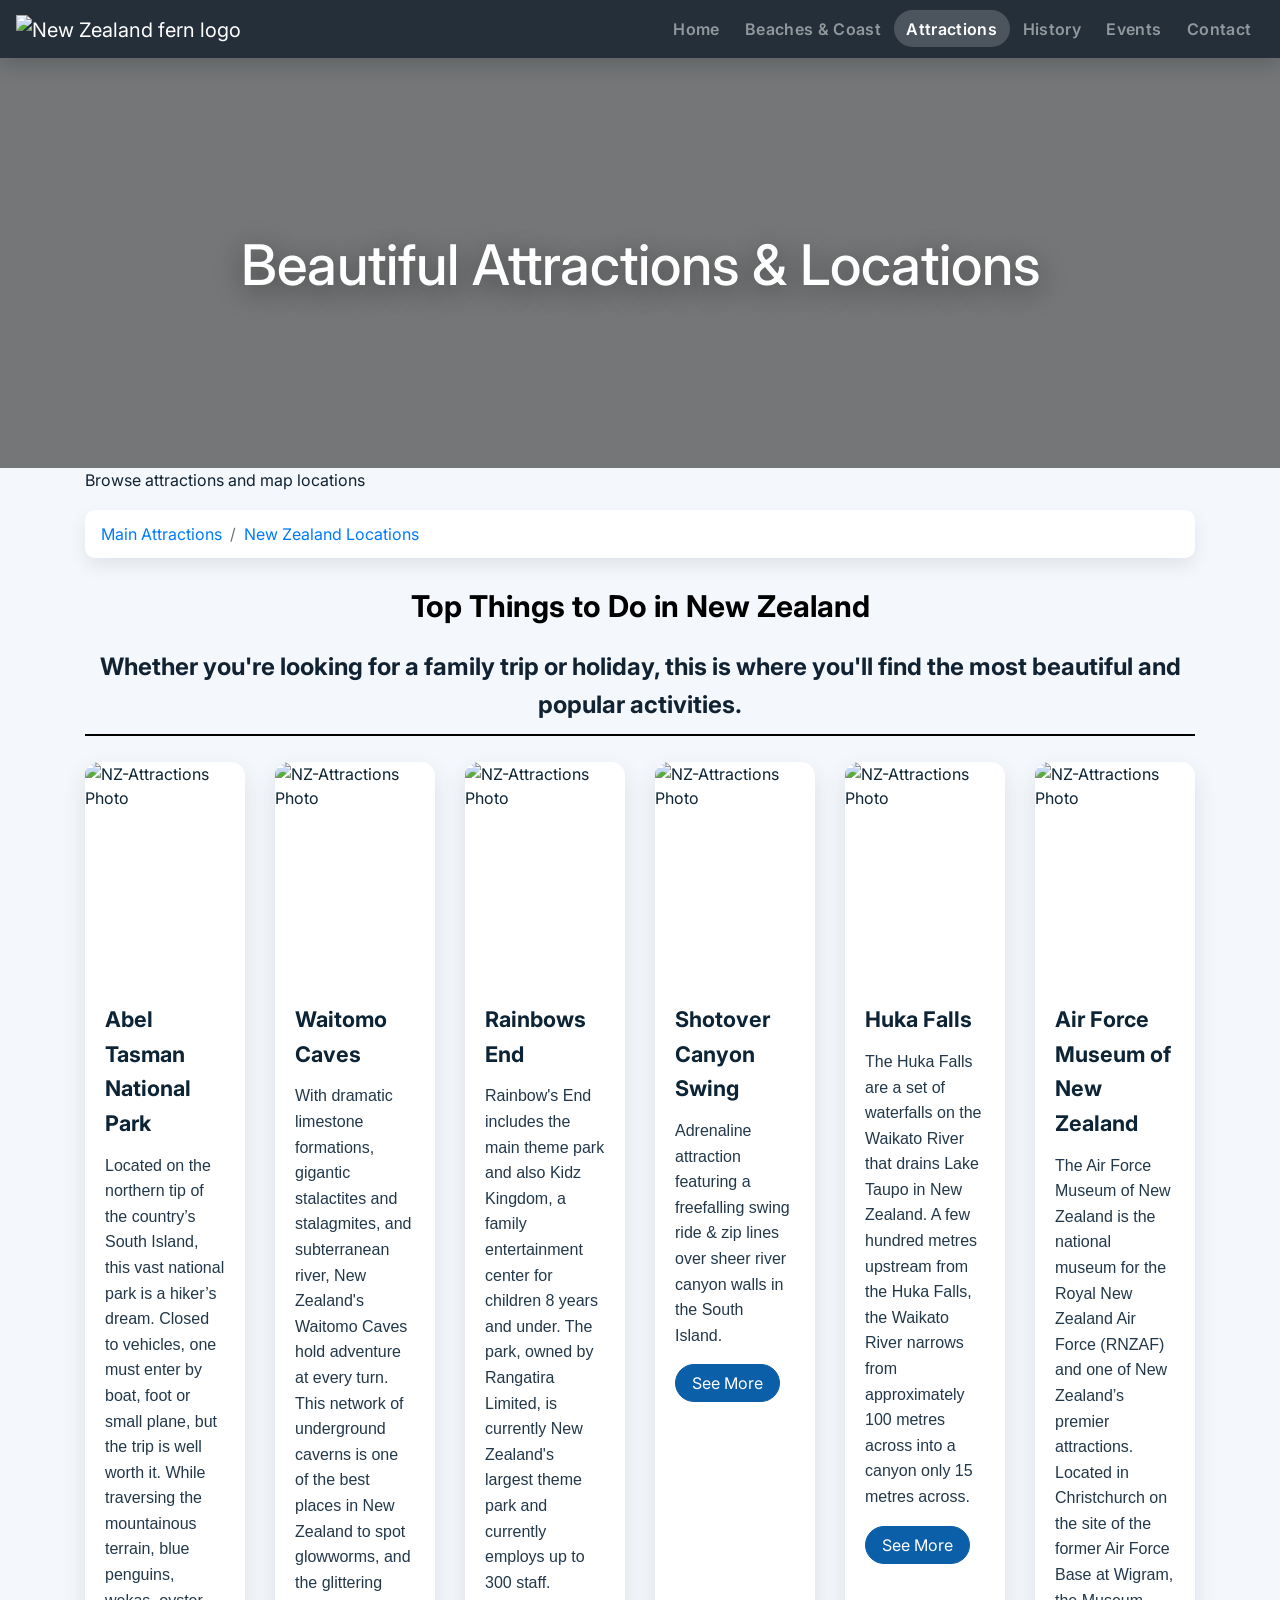
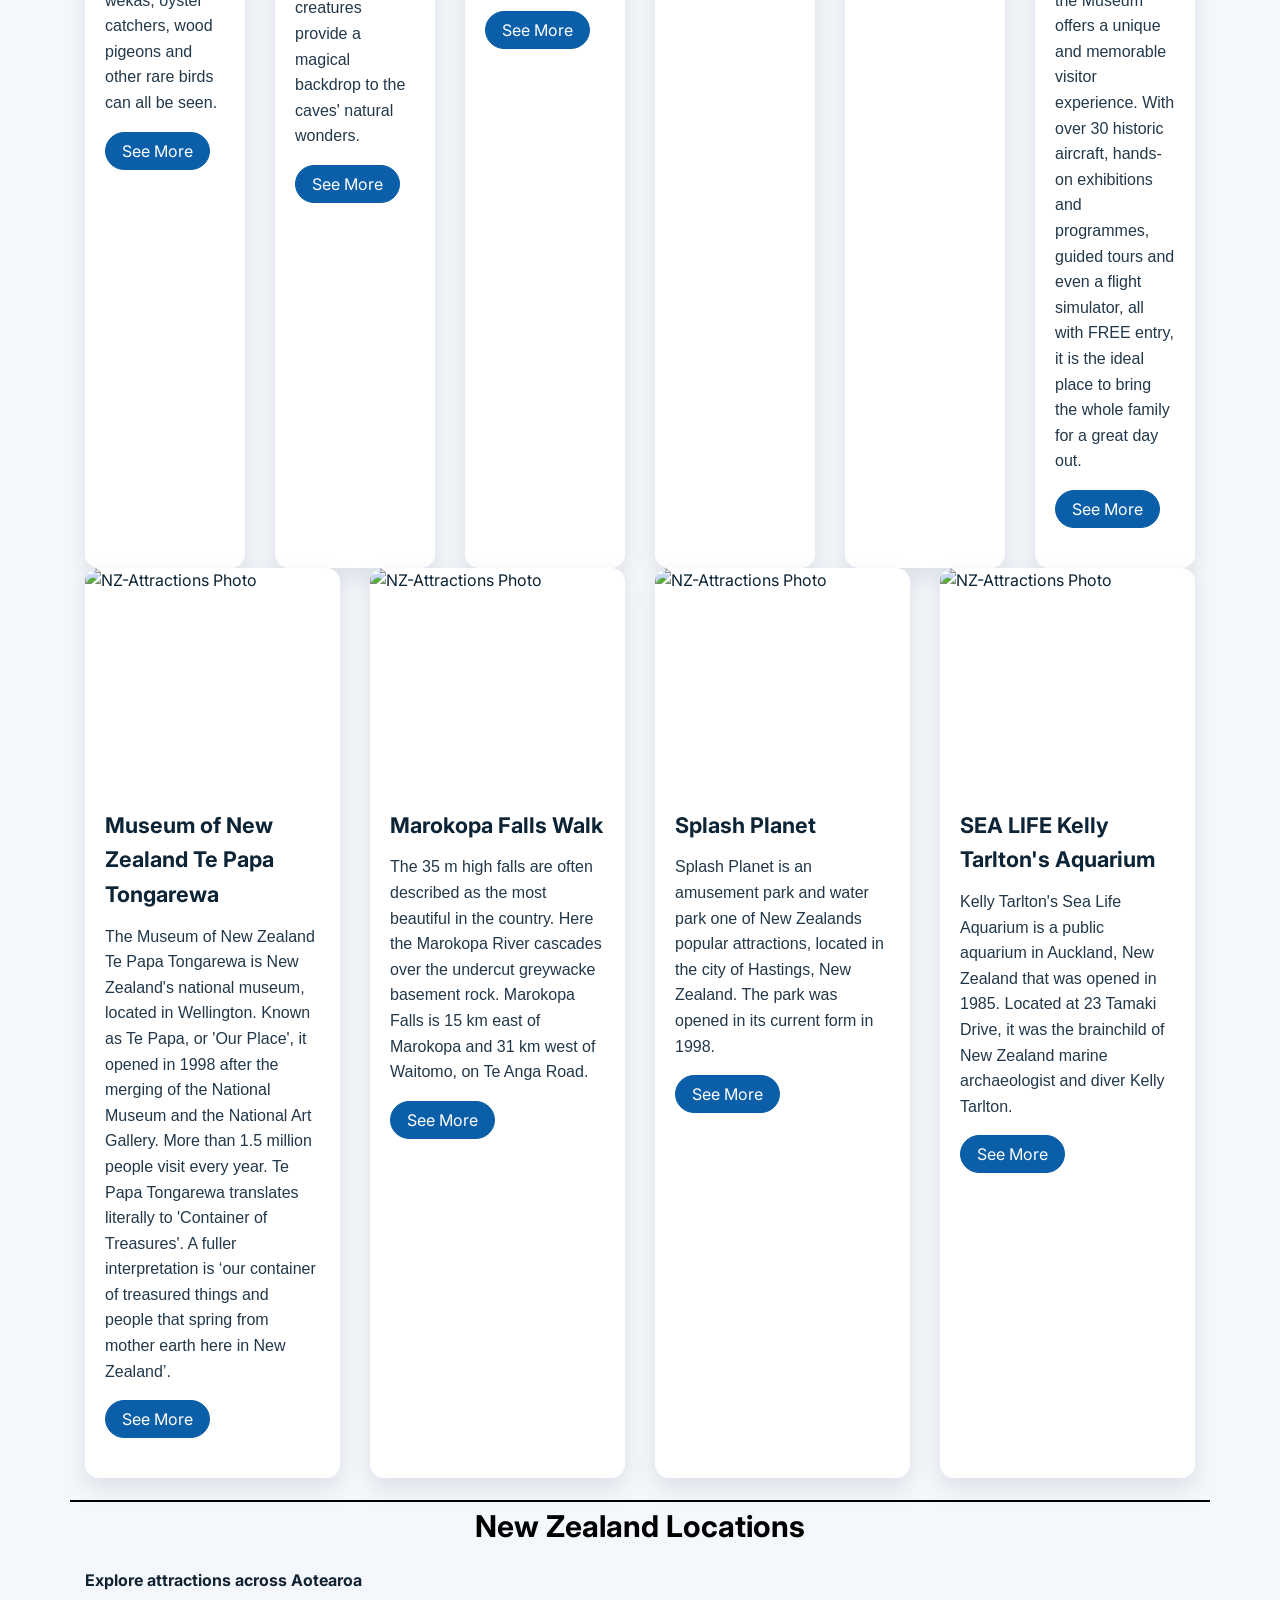
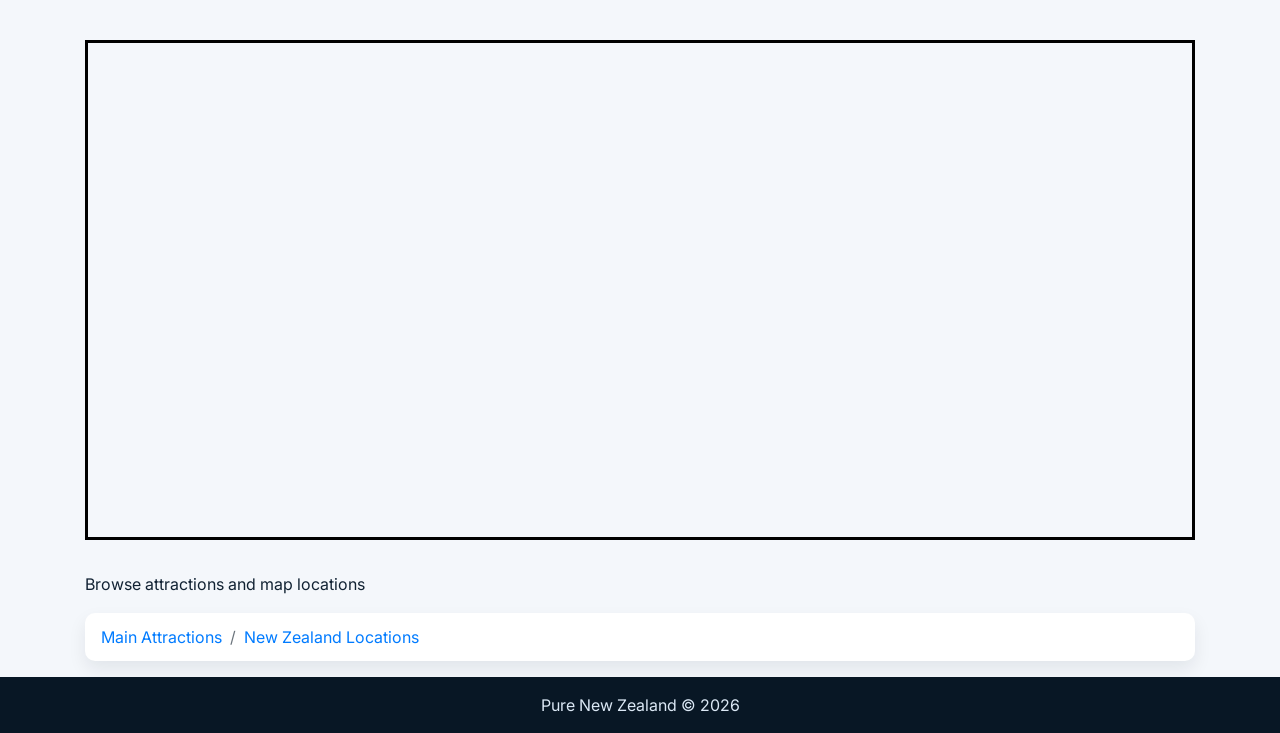
==== attractions.html @ 54843ff7 "Update attractions.html Co-authored-by: gemini-code-assist[bot] <176961590+gemini-code-assist[bot]@u" ====
<!DOCTYPE html>
<html lang="en">

<head>
    <!-- Required meta tags -->
    <meta charset="utf-8">
    <meta name="viewport" content="width=device-width, initial-scale=1, shrink-to-fit=no">
    <title>AOTEAROA | ATTRACTIONS</title>

    <!-- Bootstrap CSS -->
    <link rel="stylesheet" href="https://stackpath.bootstrapcdn.com/bootstrap/4.3.1/css/bootstrap.min.css"
        integrity="sha384-ggOyR0iXCbMQv3Xipma34MD+dH/1fQ784/j6cY/iJTQUOhcWr7x9JvoRxT2MZw1T" crossorigin="anonymous">
    <link href="https://stackpath.bootstrapcdn.com/font-awesome/4.7.0/css/font-awesome.min.css" rel="stylesheet"
        integrity="sha384-wvfXpqpZZVQGK6TAh5PVlGOfQNHSoD2xbE+QkPxCAFlNEevoEH3Sl0sibVcOQVnN" crossorigin="anonymous">
        <link rel="stylesheet" href="css/normalize.css">
        <link rel="stylesheet" href="css/style.css">

    <!--[if it IE 9]->
      <script src="https://cdnjs.cloudflare.com/ajax/libs/html5shiv/3.7.3/html5shiv-printshiv.min.js"></script>
      <script src="https://cdnjs.cloudflare.com/ajax/libs/respond.js/1.4.2/respond.min.js"></script>
    <![endif]-->
</head>

<body class="home-v2" itemscope itemtype="https://schema.org/WebPage">
    <!--HEADER AND NAVBAR-->
    <header>
        <!--NAVBAR-->
            <nav class="navbar navbar-expand-lg navbar-dark home-navbar fixed-top">
      <a class="navbar-brand" href="index.html"><img src="images/1280px-NZ_fern_flag.png" width="100" height="45"
          alt="New Zealand fern logo"></a>
      <button class="navbar-toggler" type="button" data-toggle="collapse" data-target="#navbarNav"
        aria-controls="navbarNav" aria-expanded="false" aria-label="Toggle navigation">
        <span class="navbar-toggler-icon"></span>
      </button>
      <div class="collapse navbar-collapse" id="navbarNav">
        <ul class="nav navbar-nav ml-auto">
          <li class="nav-item"><a class="nav-link" href="index.html">Home</a></li>
          <li class="nav-item"><a class="nav-link" href="beaches-coast.html">Beaches & Coast</a></li>
          <li class="nav-item active"><a class="nav-link" href="attractions.html">Attractions <span
                class="sr-only">(current)</span></a></li>
          <li class="nav-item"><a class="nav-link" href="history.html">History</a></li>
          <li class="nav-item"><a class="nav-link" href="events.html">Events</a></li>
          <li class="nav-item"><a class="nav-link" href="contact.html">Contact</a></li>
        </ul>
      </div>
    </nav>
               <!--JUMBOTRON-->
               <div class="jumbotron jumbotron-image-attractions">
                <div class="jumbotron-text">
                    <h1>Beautiful Attractions & Locations</h1>
                </div>
            </div>
       
    </header>
       <!--BREADCRUMB-->
        <div class="container">
            <p>Browse attractions and map locations</p>
            <ul class="breadcrumb">
                <li class="breadcrumb-item active"><a href="#attractions">Main Attractions</a></li>
                <li class="breadcrumb-item"><a href="#locations">New Zealand Locations</a></li>
            </ul>
        </div>
        <!--BREADCRUMB-->
 
    <!--MAIN ATTRACTIONS-->
    <div class="container" id="attractions">
        <h3 class="display-4 lead">Top Things to Do in New Zealand</h3>
        <p class="sub-heading">Whether you're looking for a family trip or holiday, this is where you'll find the most
            beautiful and popular activities.</p>
        <!--ATTRACTIONS LIST-->
        <div class="row">
            <div class="col">
                <div class="card">
                    <img class="card-img-top" src="./images/attractions-item1.jpg" alt="NZ-Attractions Photo">
                    <div class="card-body">
                        <h2 class="card-title">Abel Tasman National Park</h2>
                        <p class="card-text">Located on the northern tip of the country’s South Island, this vast
                            national park is a hiker’s dream. Closed to vehicles, one must enter by boat, foot or small
                            plane, but the trip is well worth it. While traversing the mountainous terrain, blue
                            penguins, wekas, oyster catchers, wood pigeons and other rare birds can all be seen.</p>
                        <a href="https://www.booking.com/region/nz/abel-tasman-national-park.en.html?aid=339464&label=msn-VXyXmmKTHen3AxRxirJL1g-15766284716:tikwd-16732759795:loc-134:neo:mtb:dec:qs9.%20Abel%20Tasman%20National%20Park&utm_campaign=Region%20-%20New%20Zealand&utm_medium=cpc&utm_source=bing&utm_term=VXyXmmKTHen3AxRxirJL1g&msclkid=2491accc80cb1f828fe7f02111f75a17"
                            class="btn btn-dark">See More</a>
                    </div>
                </div>
            </div>
            <div class="col">
                <div class="card">
                    <img class="card-img-top" src="./images/attractions-item2.jpg" alt="NZ-Attractions Photo">
                    <div class="card-body">
                        <h2 class="card-title">Waitomo Caves</h2>
                        <p class="card-text">With dramatic limestone formations, gigantic stalactites and stalagmites,
                            and subterranean river, New Zealand's Waitomo Caves hold adventure at every turn. This
                            network of underground caverns is one of the best places in New Zealand to spot glowworms,
                            and the glittering creatures provide a magical backdrop to the caves' natural wonders.</p>
                        <a href="https://www.getyourguide.com/-l35827/?cmp=bing&campaign_id=326339443&adgroup_id=1249045465901718&target_id=kwd-78065498297442:loc-134&match_type=e&ad_id=78065427421626&msclkid=b4d55c3d19d418253a0f00d08db9d99a&loc_physical_ms=2511&feed_item_id=&keyword=waitomo%20caves&partner_id=CD951&utm_source=bing&utm_medium=cpc&utm_campaign=new%20zealand%3A7%7Ccore%7Cen%7Cau&utm_term=waitomo%20caves&utm_content=waitomo%3A32442%7Cf5%7Cwaitomo%20caves%3A35827%7Ccave%20tour%3A1302%7C%7Btd14%7D%7C%7Byr18%7D"
                            class="btn btn-dark">See More</a>
                    </div>
                </div>
            </div>
            <div class="col">
                <div class="card">
                    <img class="card-img-top" src="./images/attractions-item3.jpg" alt="NZ-Attractions Photo">
                    <div class="card-body">
                        <h2 class="card-title">Rainbows End</h2>
                        <p class="card-text">Rainbow's End includes the main theme park and also Kidz Kingdom, a family
                            entertainment center for children 8 years and under. The park, owned by Rangatira Limited,
                            is currently New Zealand's largest theme park and currently employs up to 300 staff.</p>
                        <a href="https://rainbowsend.co.nz/" class="btn btn-dark">See More</a>
                    </div>
                </div>
            </div>
            <div class="col">
                <div class="card">
                    <img class="card-img-top" src="./images/attractions-item4.jpg" alt="NZ-Attractions Photo">
                    <div class="card-body">
                        <h2 class="card-title">Shotover Canyon Swing</h2>
                        <p class="card-text">Adrenaline attraction featuring a freefalling swing ride & zip lines over
                            sheer river canyon walls in the South Island.</p>
                        <a href="https://www.canyonswing.co.nz/canyon-swing/?gclid=Cj0KCQjwuLPnBRDjARIsACDzGL03uNooQTt_yzW0xCM86UN2pAYowRgxd95sllBFyoem0rMw-qiabLcaAr9HEALw_wcB"
                            class="btn btn-dark">See More</a>
                    </div>
                </div>
            </div>
            <div class="col">
                <div class="card">
                    <img class="card-img-top" src="./images/attractions-item5.jpg" alt="NZ-Attractions Photo">
                    <div class="card-body">
                        <h2 class="card-title">Huka Falls</h2>
                        <p class="card-text">The Huka Falls are a set of waterfalls on the Waikato River that drains
                            Lake Taupo in New Zealand. A few hundred metres upstream from the Huka Falls, the Waikato
                            River narrows from approximately 100 metres across into a canyon only 15 metres across.</p>
                        <a href="http://hukafalls.com/" class="btn btn-dark">See More</a>
                    </div>
                </div>
            </div>
            <div class="col">
                <div class="card">
                    <img class="card-img-top" src="./images/attractions-items6.jpg" alt="NZ-Attractions Photo">
                    <div class="card-body">
                        <h2 class="card-title">Air Force Museum of New Zealand</h2>
                        <p class="card-text">The Air Force Museum of New Zealand is the national museum for the Royal
                            New Zealand Air Force (RNZAF) and one of New Zealand’s premier attractions. Located in
                            Christchurch on the site of the former Air Force Base at Wigram, the Museum offers a unique
                            and memorable visitor experience. With over 30 historic aircraft, hands-on exhibitions and
                            programmes, guided tours and even a flight simulator, all with FREE entry, it is the ideal
                            place to bring the whole family for a great day out. </p>
                        <a href="https://www.airforcemuseum.co.nz/" class="btn btn-dark">See More</a>
                    </div>
                </div>
            </div>
            <div class="col">
                <div class="card">
                    <img class="card-img-top" src="./images/attractions-item7.jpg" alt="NZ-Attractions Photo">
                    <div class="card-body">
                        <h2 class="card-title">Museum of New Zealand Te Papa Tongarewa</h2>
                        <p class="card-text">The Museum of New Zealand Te Papa Tongarewa is New Zealand's national
                            museum, located in Wellington. Known as Te Papa, or 'Our Place', it opened in 1998 after the
                            merging of the National Museum and the National Art Gallery. More than 1.5 million people
                            visit every year. Te Papa Tongarewa translates literally to 'Container of Treasures'. A
                            fuller interpretation is ‘our container of treasured things and people that spring from
                            mother earth here in New Zealand’.</p>
                        <a href="https://www.tepapa.govt.nz/" class="btn btn-dark">See More</a>
                    </div>
                </div>
            </div>
            <div class="col">
                <div class="card">
                    <img class="card-img-top" src="./images/attractions-item8.jpg" alt="NZ-Attractions Photo">
                    <div class="card-body">
                        <h2 class="card-title">Marokopa Falls Walk</h2>
                        <p class="card-text">The 35 m high falls are often described as the most beautiful in the
                            country. Here the Marokopa River cascades over the undercut greywacke basement rock.
                            Marokopa Falls is 15 km east of Marokopa and 31 km west of Waitomo, on Te Anga Road.</p>
                        <a href="https://www.tepapa.govt.nz/" class="btn btn-dark">See More</a>
                    </div>
                </div>
            </div>
            <div class="col">
                <div class="card">
                    <img class="card-img-top" src="./images/attractions-item9.jpg" alt="NZ-Attractions Photo">
                    <div class="card-body">
                        <h2 class="card-title">Splash Planet</h2>
                        <p class="card-text">Splash Planet is an amusement park and water park one of New Zealands
                            popular attractions, located in the city of Hastings, New Zealand. The park was opened in
                            its current form in 1998.</p>
                        <a href="https://www.splashplanet.co.nz/" class="btn btn-dark">See More</a>
                    </div>
                </div>
            </div>
            <div class="col">
                <div class="card">
                    <img class="card-img-top" src="./images/attractions-item10.jpg" alt="NZ-Attractions Photo">
                    <div class="card-body">
                        <h2 class="card-title">SEA LIFE Kelly Tarlton's Aquarium</h2>
                        <p class="card-text">Kelly Tarlton's Sea Life Aquarium is a public aquarium in Auckland, New
                            Zealand that was opened in 1985. Located at 23 Tamaki Drive, it was the brainchild of New
                            Zealand marine archaeologist and diver Kelly Tarlton.</p>
                        <a href="https://www.kellytarltons.co.nz/" class="btn btn-dark">See More</a>
                    </div>
                </div>
            </div>
        </div>
    </div>
    <!--MAIN ATTRACTIONS-->

    <!--LOCATIONS MAP-->
    <div class="container" id="locations">
        <h3 class="display-4 lead text-center">New Zealand Locations</h3>
        <p class="sub-heading">Explore attractions across Aotearoa</p>

        <div id="map"></div>
    </div>

    <div class="container">
        <p>Browse attractions and map locations</p>
        <ul class="breadcrumb">
            <li class="breadcrumb-item active"><a href="#attractions">Main Attractions</a></li>
            <li class="breadcrumb-item"><a href="#locations">New Zealand Locations</a></li>
        </ul>
    </div>

    <!-- Footer -->
    <footer class="page-footer home-footer">
        <!-- Copyright -->
        <div class="footer-copyright text-center py-3">Pure New Zealand © 2026
        </div>
        <!-- Copyright -->
    </footer>

    <!-- jQuery first, then Tether, then Bootstrap JS. -->
    <script src="https://code.jquery.com/jquery-3.3.1.slim.min.js"
        integrity="sha384-q8i/X+965DzO0rT7abK41JStQIAqVgRVzpbzo5smXKp4YfRvH+8abtTE1Pi6jizo" crossorigin="anonymous">
    </script>
    <script src="https://cdnjs.cloudflare.com/ajax/libs/popper.js/1.14.7/umd/popper.min.js"
        integrity="sha384-UO2eT0CpHqdSJQ6hJty5KVphtPhzWj9WO1clHTMGa3JDZwrnQq4sF86dIHNDz0W1" crossorigin="anonymous">
    </script>
    <script src="https://stackpath.bootstrapcdn.com/bootstrap/4.3.1/js/bootstrap.min.js"
        integrity="sha384-JjSmVgyd0p3pXB1rRibZUAYoIIy6OrQ6VrjIEaFf/nJGzIxFDsf4x0xIM+B07jRM" crossorigin="anonymous">
    </script>
    <script src="scripts/main.js"></script>
    <link
        href="https://api.mapbox.com/mapbox-gl-js/v2.15.0/mapbox-gl.css"
        rel="stylesheet"
    />
    <script src="https://api.mapbox.com/mapbox-gl-js/v2.15.0/mapbox-gl.js"></script>

    <script>
      (function loadAttractionsMap() {
        const mapboxToken =
          (window.__ENV__ && window.__ENV__.MAPBOX_ACCESS_TOKEN) ||
          (typeof process !== "undefined" &&
        const mapElement = document.getElementById("map");

        if (!mapElement) {
          return;
        }

        if (!mapboxToken) {
          console.error("Mapbox token missing. Add scripts/mapbox-config.js from scripts/mapbox-config.example.js.");
          mapElement.innerHTML = "<p class='text-center p-4 mb-0'>Map unavailable: add a Mapbox token in <code>scripts/mapbox-config.js</code>.</p>";
          return;
        }

        mapboxgl.accessToken = mapboxToken;

        const attractions = [
          { name: "Abel Tasman National Park", coords: [172.9, -40.8333] },
          { name: "Waitomo Glowworm Caves", coords: [175.1036, -38.2608] },
          { name: "Rainbow's End", coords: [174.8840, -36.9940] },
          { name: "Shotover Canyon Swing", coords: [168.6611, -45.0306] },
          { name: "Huka Falls", coords: [176.0897, -38.6495] },
          { name: "Air Force Museum of New Zealand", coords: [172.5477, -43.5466] },
          { name: "Te Papa Tongarewa", coords: [174.7821, -41.2905] },
          { name: "Marokopa Falls", coords: [174.8518, -38.2615] },
          { name: "Splash Planet", coords: [176.8636, -39.6440] },
          { name: "SEA LIFE Kelly Tarlton's Aquarium", coords: [174.8172, -36.8458] }
        ];

        const map = new mapboxgl.Map({
          container: "map",
          style: "mapbox://styles/mapbox/outdoors-v12",
          center: [173.5, -41],
          zoom: 4.6
        });

        map.addControl(new mapboxgl.NavigationControl(), "top-right");

        map.on("load", () => {
          const bounds = new mapboxgl.LngLatBounds();

          attractions.forEach((place) => {
            bounds.extend(place.coords);

            new mapboxgl.Marker({ color: "#000" })
              .setLngLat(place.coords)
              .setPopup(
                new mapboxgl.Popup({ offset: 20 })
                  .setHTML(`<strong>${place.name}</strong>`)
              )
              .addTo(map);
          });

          map.fitBounds(bounds, { padding: 60, maxZoom: 10 });
        });
      })();
    </script>
</body>

</html>
---- css/style.css ----
@import url("https://fonts.googleapis.com/css2?family=Inter:wght@400;500;600;700&display=swap");


/* BASE */
body,
html {
  font-family: Arial, Helvetica, sans-serif;
  color: #000;
}

* {
  box-sizing: border-box;
}

h1,
h2,
h3,
h4,
p,
h3.display-4 {
  line-height: 1.6;
}

h3.display-4 {
  color: #000;
  font-size: 30px;
  font-weight: 700;
  padding-bottom: 10px;
}

p {
  text-align: justify;
  display: inline-block;
  color: #000400;
  font-size: 16px;
}

h3 {
  font-weight: 700;
  font-size: 30px;
  text-align: center;
}

/* GLOBAL */
.selector-for-some-widget {
  -webkit-box-sizing: content-box;
  -moz-box-sizing: content-box;
  box-sizing: content-box;
}

/* NAVBAR + HEADER STYLE */
.jumbotron-image-home,
.jumbotron-image-attractions,
.jumbotron-image-history,
.jumbotron-image-events,
.jumbotron-image-contact {
  height: 50%;
  width: 100%;
  background-position: center;
  background-repeat: space;
  background-size: cover;
  position: relative;
  border-radius: 0;
}

.jumbotron-image-home {
  background-image: linear-gradient(rgba(0, 0, 0, 0.5), rgba(0, 0, 0, 0.5)), url("../images/home-cover.jpg");
}

.jumbotron-image-attractions {
  background-image: linear-gradient(rgba(0, 0, 0, 0.5), rgba(0, 0, 0, 0.5)), url("../images/attractions-cover.jpg");
}

.jumbotron-image-history {
  background-image: linear-gradient(rgba(0, 0, 0, 0.5), rgba(0, 0, 0, 0.5)), url("../images/history-cover.jpg");
}

.jumbotron-image-events {
  background-image: linear-gradient(rgba(0, 0, 0, 0.5), rgba(0, 0, 0, 0.5)), url("../images/event-cover.jpg");
}

.jumbotron-image-contact {
  background-image: linear-gradient(rgba(0, 0, 0, 0.5), rgba(0, 0, 0, 0.5)), url("../images/contact-cover.jpg");
}

.jumbotron-text,
.jumbotron-text p {
  font-size: 28px;
  font-weight: 700;
  display: contents;
  text-align: left;
  position: absolute;
  color: white;
  padding-top: 20px;
}

/* NAVBAR + HEADER STYLE END */

/* HOME PAGE STYLE */
/* facts about new zealand header*/
#home h4 {
  font-weight: 700;
  font-size: 26px;
  padding-bottom: 8px;
}

/* slider header*/
#showcase h4 {
  text-align: center;
  font-size: 30px;
  font-weight: 700;
  padding-bottom: 15px;
}

/* HOME PAGE STYLE END */

/* ATTRACTIONS & LOCATIONS STYLE */
div#attractions h3.display-4,
p.sub-heading {
  padding-bottom: 10px;
  font-weight: 700;
}

div#attractions p.sub-heading {
  font-size: 24px;
  text-align: center;
  border-bottom: 2px solid black;
}

.card {
  margin: 0 auto;
  flex: content;
  margin-bottom: 10px;
  margin-top: 10px;
}

h2.card-title {
  font-size: 24px;
  font-weight: 700;
  border-bottom: 1px solid black;
}

p.card-text {
  font-family: 'Source Sans Pro', sans-serif;
  text-align: left;

}

div#locations {
  border-top: 2px solid black;
}

iframe {
  border: 3px solid;
}

/*ATTRACTIONS & LOCATIONS STYLE END*/

/* HISTORY STYLE*/
.line {
  background-color: #000;
  height: 1px;
  margin-top: -10px;
}

.line-1 {
  background-color: #000;
  height: 1px;
}

#history .lead {
  text-align: center;
}

.history-text-title {
  margin-top: -10px;
  margin-bottom: -5px;
  font-family: -apple-system, BlinkMacSystemFont, 'Segoe UI', Roboto, Oxygen, Ubuntu, Cantarell, 'Open Sans', 'Helvetica Neue', sans-serif;
  font-size: 20px;
}

.history-text {
  text-align: justify;
  color: #000;
  font-family: -apple-system, BlinkMacSystemFont, 'Segoe UI', Roboto, Oxygen, Ubuntu, Cantarell, 'Open Sans', 'Helvetica Neue', sans-serif;
  margin-top: 5px;
  font-size: 16px;
}

/* treaty of waitangi image flip effect */
.flip-box {
  background-color: transparent;
  width: 350px;
  height: 400px;
  border: 1px solid #f1f1f1;
  perspective: 1000px;
}

.flip-box-inner {
  position: relative;
  width: 100%;
  height: 100%;
  text-align: center;
  transition: transform 0.8s;
  transform-style: preserve-3d;
}

.flip-box:hover .flip-box-inner {
  transform: rotateY(180deg);
}

.flip-box-front,
.flip-box-back {
  position: absolute;
  width: 100%;
  height: 100%;
  backface-visibility: hidden;
}

.flip-box-front {
  background-color: #bbb;
  color: black;
}

.flip-box-back {
  background-color: #555;
  color: white;
  transform: rotateY(180deg);
}

/* HISTORY STYLE END */
/* EVENT STYLE */
#events td{
  padding-top: 15px;
}
/* EVENT STYLE END */
/* CONTACT STYLE */
/* form */
#contact form {
  margin-top: 25px;
  transition: all 3s ease-in-out;
}

#contact .form-control {
  width: 100%;
  background: transparent;
  border: none;
  outline: none;
  border-bottom: 1px solid gray;
  color: blue;
  font-size: 18px;
  margin-bottom: 16px;
}

#contact input {
  height: 45px;
}

#contact form .submit {
  background: lightblue;
  border-color: transparent;
  color: gray;
  font-size: 20px;
  font-weight: 700;
  letter-spacing: 2px;
  height: 50px;
  margin-top: 20px;
}

#contact form .submit:hover {
  background-color: lightgreen;
}
/* CONTACT STYLE END */
/* FOOTER */
.page-footer {
  position: relative;
  margin-top: 10px;
  bottom: 0;
  width: 100%;
}

/* RESPONSIVE DESIGN */
/*
	Max width before this PARTICULAR table gets nasty. This query will take effect for any screen smaller than 760px and also iPads specifically.
	*/
  @media only screen and (max-width: 760px),
  (min-device-width: 768px) and (max-device-width: 1024px) {
  /* Force table to not be like tables anymore */
  table,
  thead,
  tbody,
  th,
  td,
  tr {
    display: block;
  }

  /* Hide table headers (but not display: none;, for accessibility) */
  thead tr {
    position: absolute;
    top: -9999px;
    left: -9999px;
  }

  tr {
    margin: 0 0 1rem 0;
  }

  tr:nth-child(odd) {
    background: #ccc;
  }

  td {
    /* Behave  like a "row" */
    border: none;
    border-bottom: 1px solid #eee;
    position: relative;
    padding-left: 50%;
  }

  td:before {
    /* Now like a table header */
    position: absolute;
    /* Top/left values mimic padding */
    top: 0;
    left: 6px;
    width: 45%;
    padding-right: 10px;
    white-space: nowrap;
  }

  /*
		Label the data
    You could also use a data-* attribute and content for this. That way "bloats" the HTML, this way means you need to keep HTML and CSS in sync. Lea Verou has a clever way to handle with text-shadow.
		*/
  td:nth-of-type(1):before {
    content: "#";
  }
  td:nth-of-type(2):before {
    content: "Event";
  }
  td:nth-of-type(3):before {
    content: "Date";
  }
  td:nth-of-type(4):before {
    content: "Location";
  }
  td:nth-of-type(5):before {
    content: "Link";
  }
}
/* HOME V2 (tourism-style homepage refresh) */
.home-v2 {
  color: #0c2435;
  background: #f4f7fb;
}

.home-v2 p {
  text-align: left;
  color: #123;
}

.home-v2 .home-navbar {
  background: rgba(10, 24, 38, 0.75);
  -webkit-backdrop-filter: blur(3px);
  backdrop-filter: blur(3px);
}

.home-v2 .home-navbar .nav-link {
  font-weight: 600;
  letter-spacing: 0.02em;
}

.home-v2 .hero-banner {
  min-height: 80vh;
  position: relative;
  display: flex;
  align-items: center;
  background-image: url("../images/home-cover.jpg");
  background-size: cover;
  background-position: center;
  margin-top: 0;
}

.home-v2 .hero-overlay {
  position: absolute;
  inset: 0;
  background: linear-gradient(95deg, rgba(7, 24, 39, 0.82), rgba(7, 24, 39, 0.2));
}

.home-v2 .hero-content {
  position: relative;
  z-index: 1;
  color: #fff;
  padding-top: 60px;
}

.home-v2 .hero-kicker {
  text-transform: uppercase;
  letter-spacing: 0.15em;
  font-size: 0.8rem;
  color: #d2eaff;
}

.home-v2 .hero-content h1 {
  font-size: clamp(2.2rem, 5vw, 4rem);
  margin-bottom: 0.75rem;
}

.home-v2 .hero-subtitle {
  max-width: 600px;
  font-size: 1.2rem;
  margin-bottom: 1.5rem;
  color: #e6f3ff;
}

.home-v2 .hero-actions .btn {
  margin-right: 0.75rem;
  margin-bottom: 0.75rem;
  border-radius: 100px;
  padding: 0.65rem 1.25rem;
}

.home-v2 .trip-search {
  margin-top: -50px;
  position: relative;
  z-index: 2;
}

.home-v2 .search-shell {
  background: #fff;
  border-radius: 12px;
  box-shadow: 0 10px 30px rgba(8, 28, 43, 0.14);
  padding: 2rem;
}

.home-v2 .search-shell h2 {
  font-size: 1.65rem;
  margin-bottom: 1rem;
}

.home-v2 .search-grid {
  display: grid;
  grid-template-columns: 2fr 1fr auto;
  gap: 0.75rem;
}

.home-v2 .featured-grid {
  background: #f4f7fb;
}

.home-v2 .section-heading {
  text-align: center;
  margin-bottom: 2rem;
}

.home-v2 .section-heading h3 {
  margin-bottom: 0.5rem;
}

.home-v2 .experience-card {
  background: #fff;
  border-radius: 10px;
  overflow: hidden;
  height: 100%;
  box-shadow: 0 8px 20px rgba(4, 24, 44, 0.1);
}

.home-v2 .experience-card img {
  width: 100%;
  height: 220px;
  object-fit: cover;
}

.home-v2 .experience-body {
  padding: 1rem;
}

.home-v2 .experience-body h4 {
  font-size: 1.2rem;
}

.home-v2 .split-highlight {
  background: #fff;
}

.home-v2 .activities-section .activity-tile {
  background: #f6faff;
  border: 1px solid #deebf7;
  border-radius: 12px;
  height: 100%;
  padding: 1rem;
}

.home-v2 .activities-section .activity-tile h4 {
  font-size: 1.1rem;
  margin-bottom: 0.5rem;
}

.home-v2 .eyebrow {
  text-transform: uppercase;
  letter-spacing: 0.13em;
  font-size: 0.76rem;
  color: #0f5fa8;
  margin-bottom: 0.25rem;
}

.home-v2 .facts-strip {
  background: #0f2740;
  color: #fff;
}

.home-v2 .facts-strip p,
.home-v2 .facts-strip h4 {
  color: #fff;
}

.home-v2 .home-footer {
  background: #081725;
  color: #dbe8f5;
}

.home-v2 .home-footer h5,
.home-v2 .home-footer h6 {
  color: #fff;
}

.home-v2 .footer-links a {
  color: #dbe8f5;
}

.home-v2 .footer-links a:hover {
  color: #fff;
  text-decoration: none;
}

@media (max-width: 992px) {
  .home-v2 .search-grid {
    grid-template-columns: 1fr;
  }

  .home-v2 .trip-search {
    margin-top: 0;
  }

  .home-v2 .search-shell {
    border-radius: 0;
  }

  .home-v2 .hero-banner {
    min-height: 65vh;
  }
}

/* GLOBAL TOURISM REFRESH (all inner pages) */
.home-v2 {
  font-family: "Inter", "Segoe UI", Roboto, Helvetica, Arial, sans-serif;
}

.home-v2 main,
.home-v2 #attractions,
.home-v2 #events,
.home-v2 #history,
.home-v2 #contact,
.home-v2 #locations {
  margin-top: 1.5rem;
  margin-bottom: 2rem;
}

.home-v2 .home-navbar {
  transition: background-color 0.2s ease, box-shadow 0.2s ease;
  box-shadow: 0 6px 20px rgba(2, 20, 35, 0.2);
}

.home-v2 .home-navbar .nav-link {
  border-radius: 999px;
  padding: 0.4rem 0.8rem;
}

.home-v2 .home-navbar .nav-item.active .nav-link,
.home-v2 .home-navbar .nav-link:hover {
  background: rgba(255, 255, 255, 0.18);
  color: #fff;
}

.home-v2 .jumbotron {
  min-height: 52vh;
  margin-bottom: 0;
  display: flex;
  align-items: center;
}

.home-v2 .jumbotron-text,
.home-v2 .jumbotron-text p {
  display: block;
  position: relative;
  padding: 6.5rem 2rem 2rem;
  max-width: 980px;
  margin: 0 auto;
  text-align: center;
}

.home-v2 .jumbotron-text h1 {
  color: #fff;
  text-shadow: 0 6px 28px rgba(0, 0, 0, 0.45);
  font-size: clamp(2rem, 5vw, 3.5rem);
}

.home-v2 .breadcrumb {
  background: #fff;
  border-radius: 10px;
  box-shadow: 0 8px 18px rgba(10, 28, 44, 0.08);
}

.home-v2 #attractions .card {
  width: 100% !important;
  height: 100%;
  border: 0;
  border-radius: 14px;
  overflow: hidden;
  box-shadow: 0 10px 24px rgba(9, 33, 54, 0.1);
}

.home-v2 #attractions .card-img-top,
.home-v2 #attractions .card img {
  height: 220px;
  object-fit: cover;
}

.home-v2 h2.card-title {
  border-bottom: 0;
  font-size: 1.35rem;
}

.home-v2 p.card-text {
  color: #22384a;
}

.home-v2 #attractions .btn-dark {
  border-radius: 999px;
  padding-inline: 1rem;
  background: #0b5ea8;
  border-color: #0b5ea8;
}

.home-v2 #events table {
  width: 100%;
  background: #fff;
  border-radius: 12px;
  overflow: hidden;
  box-shadow: 0 10px 24px rgba(9, 33, 54, 0.1);
}

.home-v2 #events th {
  background: #0d3a63;
  color: #fff;
  padding: 0.85rem;
}

.home-v2 #events td {
  background: #fff;
  padding: 0.75rem;
  border-bottom: 1px solid #e8edf2;
}

.home-v2 #history .row,
.home-v2 #contact .row {
  background: #fff;
  border-radius: 14px;
  padding: 1.25rem;
  box-shadow: 0 10px 24px rgba(9, 33, 54, 0.08);
}

.home-v2 #contact form {
  margin-top: 0;
}

.home-v2 #contact .form-control {
  background: #f4f8fc;
  border: 1px solid #d6e2ee;
  border-radius: 8px;
  color: #123;
}

.home-v2 #contact form .submit {
  background: #0b5ea8;
  color: #fff;
  border-radius: 999px;
  letter-spacing: 0;
}

.home-v2 #contact form .submit:hover {
  background: #084b85;
}

@media (max-width: 991px) {
  .home-v2 .jumbotron-text,
  .home-v2 .jumbotron-text p {
    padding-top: 7rem;
    text-align: left;
  }

  .home-v2 .search-grid {
    grid-template-columns: 1fr;
  }
}

 
/* EVENTS PAGE RESPONSIVE LAYOUT */
.home-v2 #events .events-intro {
  margin-bottom: 1.5rem;
}

.home-v2 #events .events-intro p {
  max-width: 780px;
  margin: 0 auto;
  color: #365269;
}

.home-v2 #events .events-grid {
  margin-top: 0.5rem;
}

.home-v2 #events .event-card {
  background: #fff;
  border-radius: 14px;
  padding: 1rem;
  box-shadow: 0 10px 24px rgba(9, 33, 54, 0.1);
  display: flex;
  flex-direction: column;
}

.home-v2 #events .event-date {
  display: inline-block;
  font-size: 0.8rem;
  text-transform: uppercase;
  letter-spacing: 0.08em;
  color: #0b5ea8;
  margin-bottom: 0.5rem;
}

.home-v2 #events .event-card h4 {
  font-size: 1.2rem;
  margin-bottom: 0.6rem;
}

.home-v2 #events .event-location {
  color: #32506a;
  margin-bottom: 1rem;
}

.home-v2 #events .event-card .btn-dark {
  margin-top: auto;
  border-radius: 999px;
  background: #0b5ea8;
  border-color: #0b5ea8;
}

.home-v2 #events .event-card .btn-dark:hover {
  background: #084b85;
  border-color: #084b85;
}

#map {
  width: 100%;
  height: 500px;
  border: 3px solid black;
  margin: 20px auto;
}
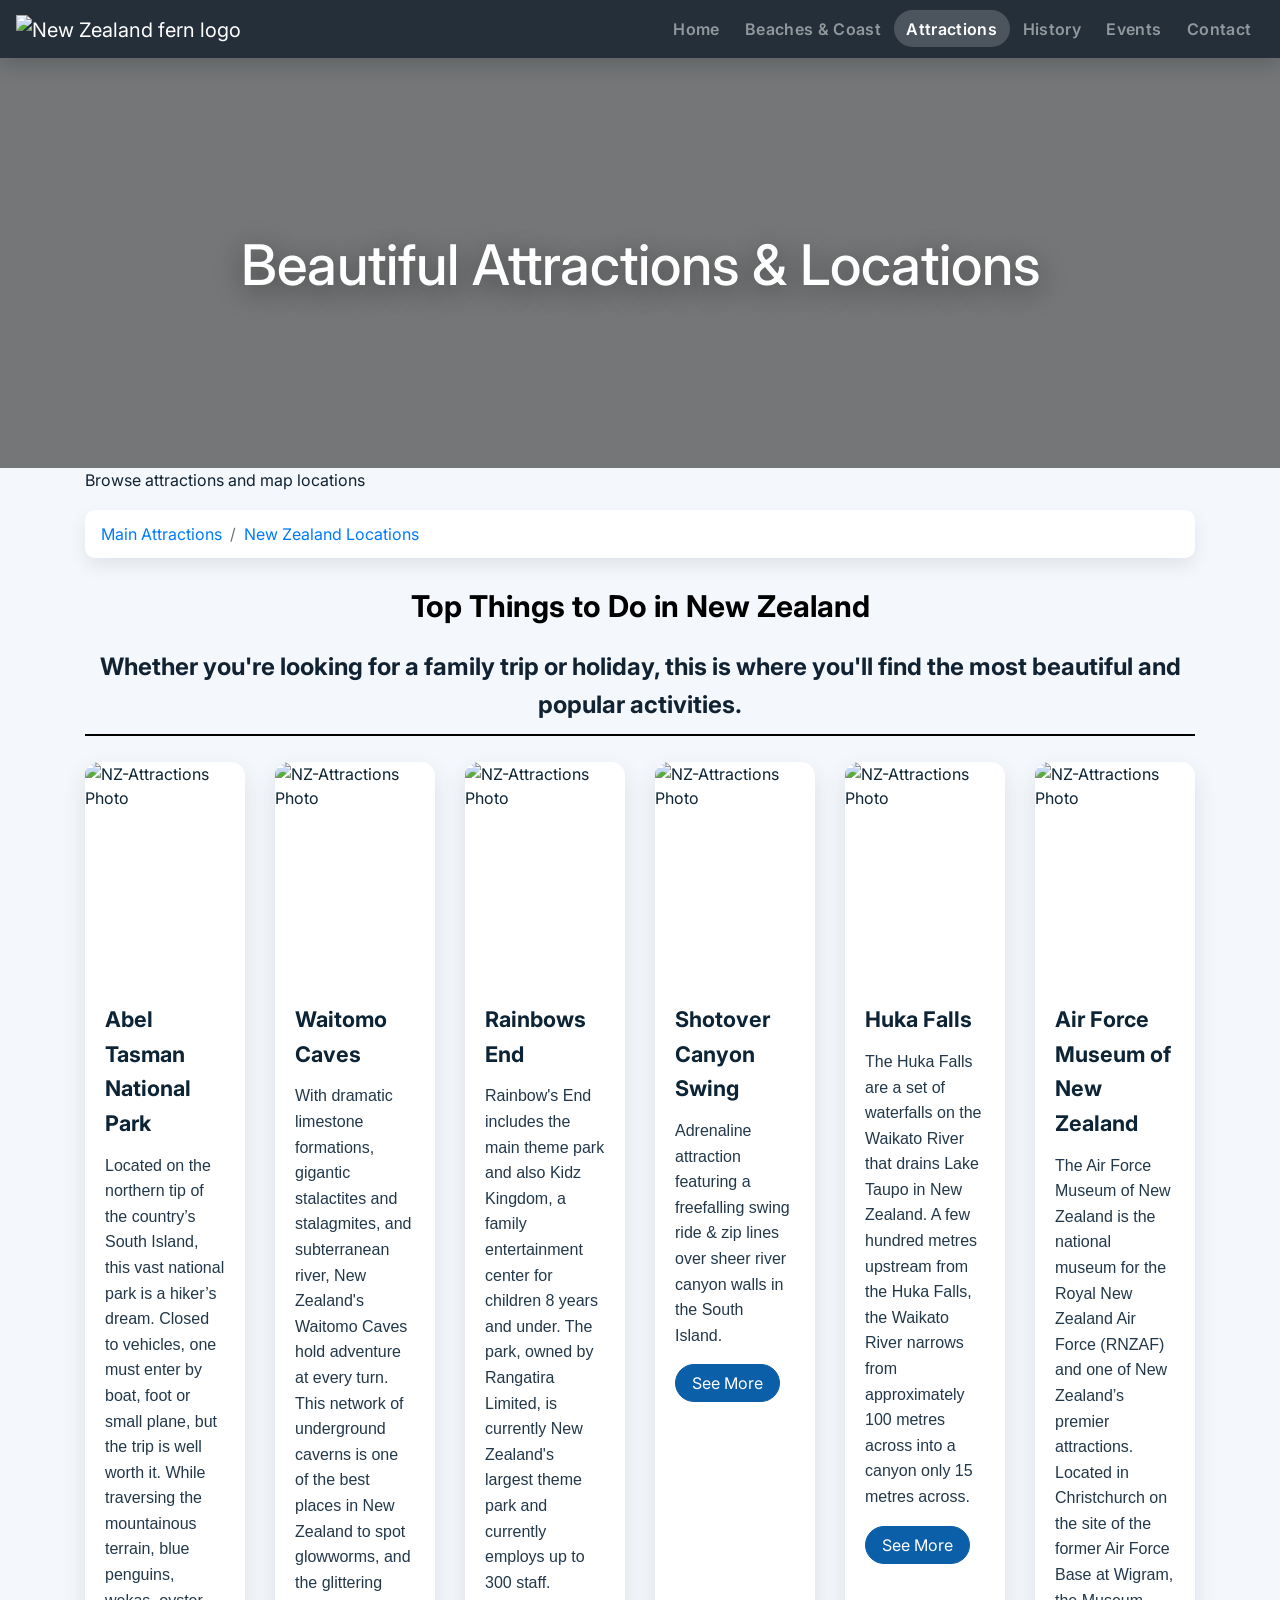
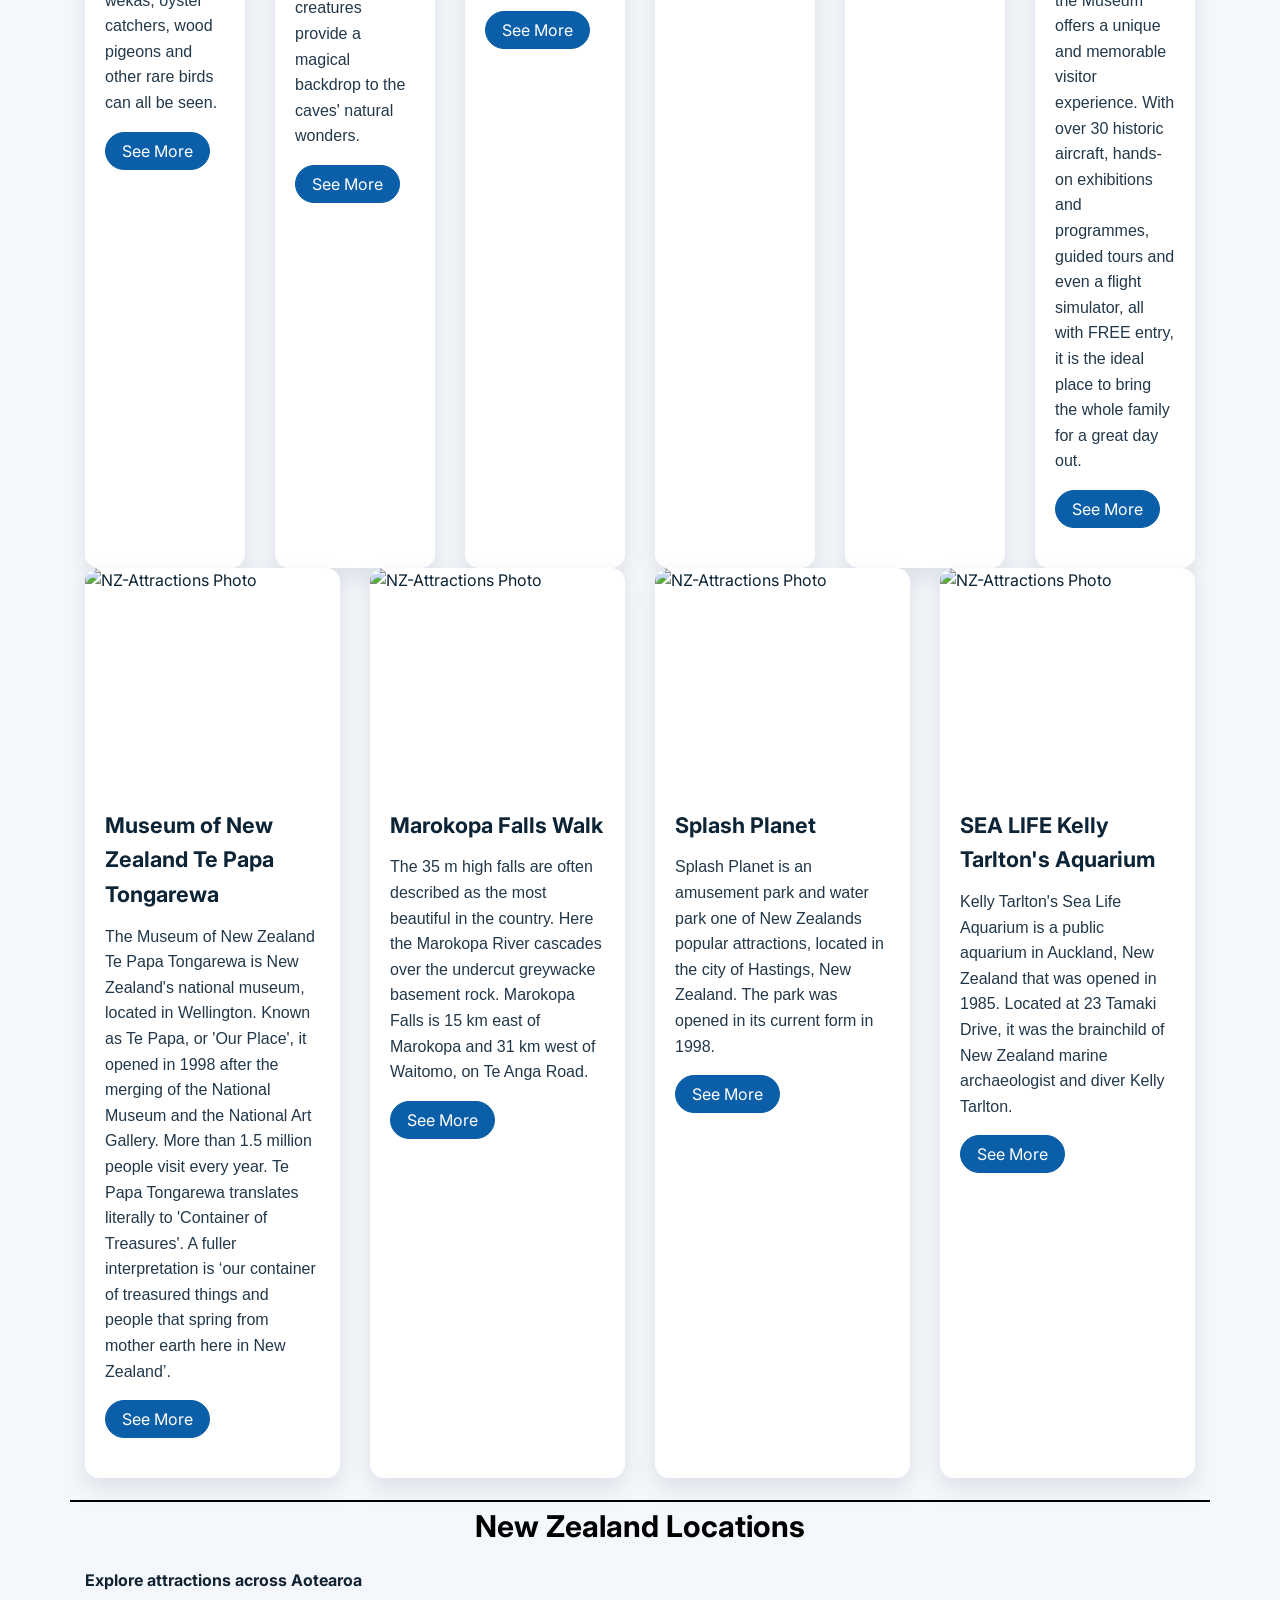
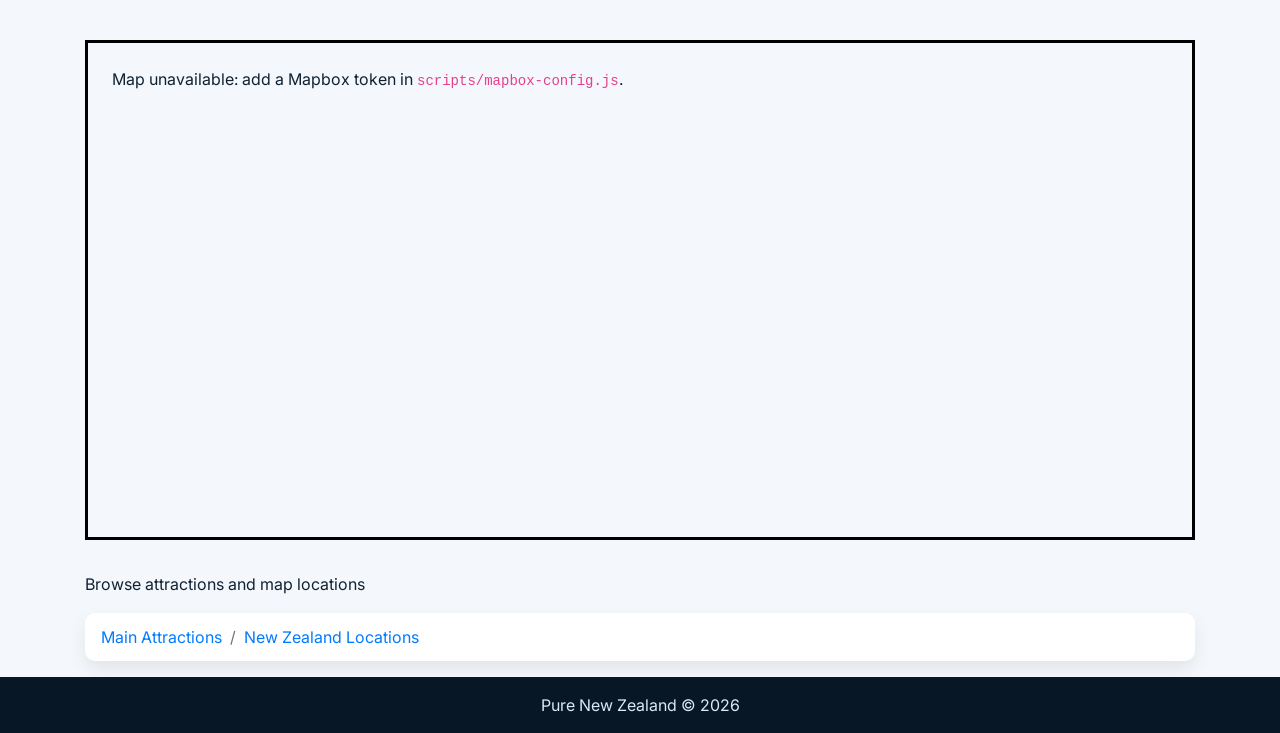
==== commit 0b2c8c69: "Edit attractions page and fix embedded map (69ef39743629254b0cc4c3fb)" ====
--- a/attractions.html
+++ b/attractions.html
@@ -248,7 +248,8 @@
       (function loadAttractionsMap() {
         const mapboxToken =
           (window.__ENV__ && window.__ENV__.MAPBOX_ACCESS_TOKEN) ||
-          (typeof process !== "undefined" &&
+          (typeof process !== "undefined" && process.env && process.env.MAPBOX_ACCESS_TOKEN) ||
+          window.MAPBOX_ACCESS_TOKEN;
         const mapElement = document.getElementById("map");
 
         if (!mapElement) {
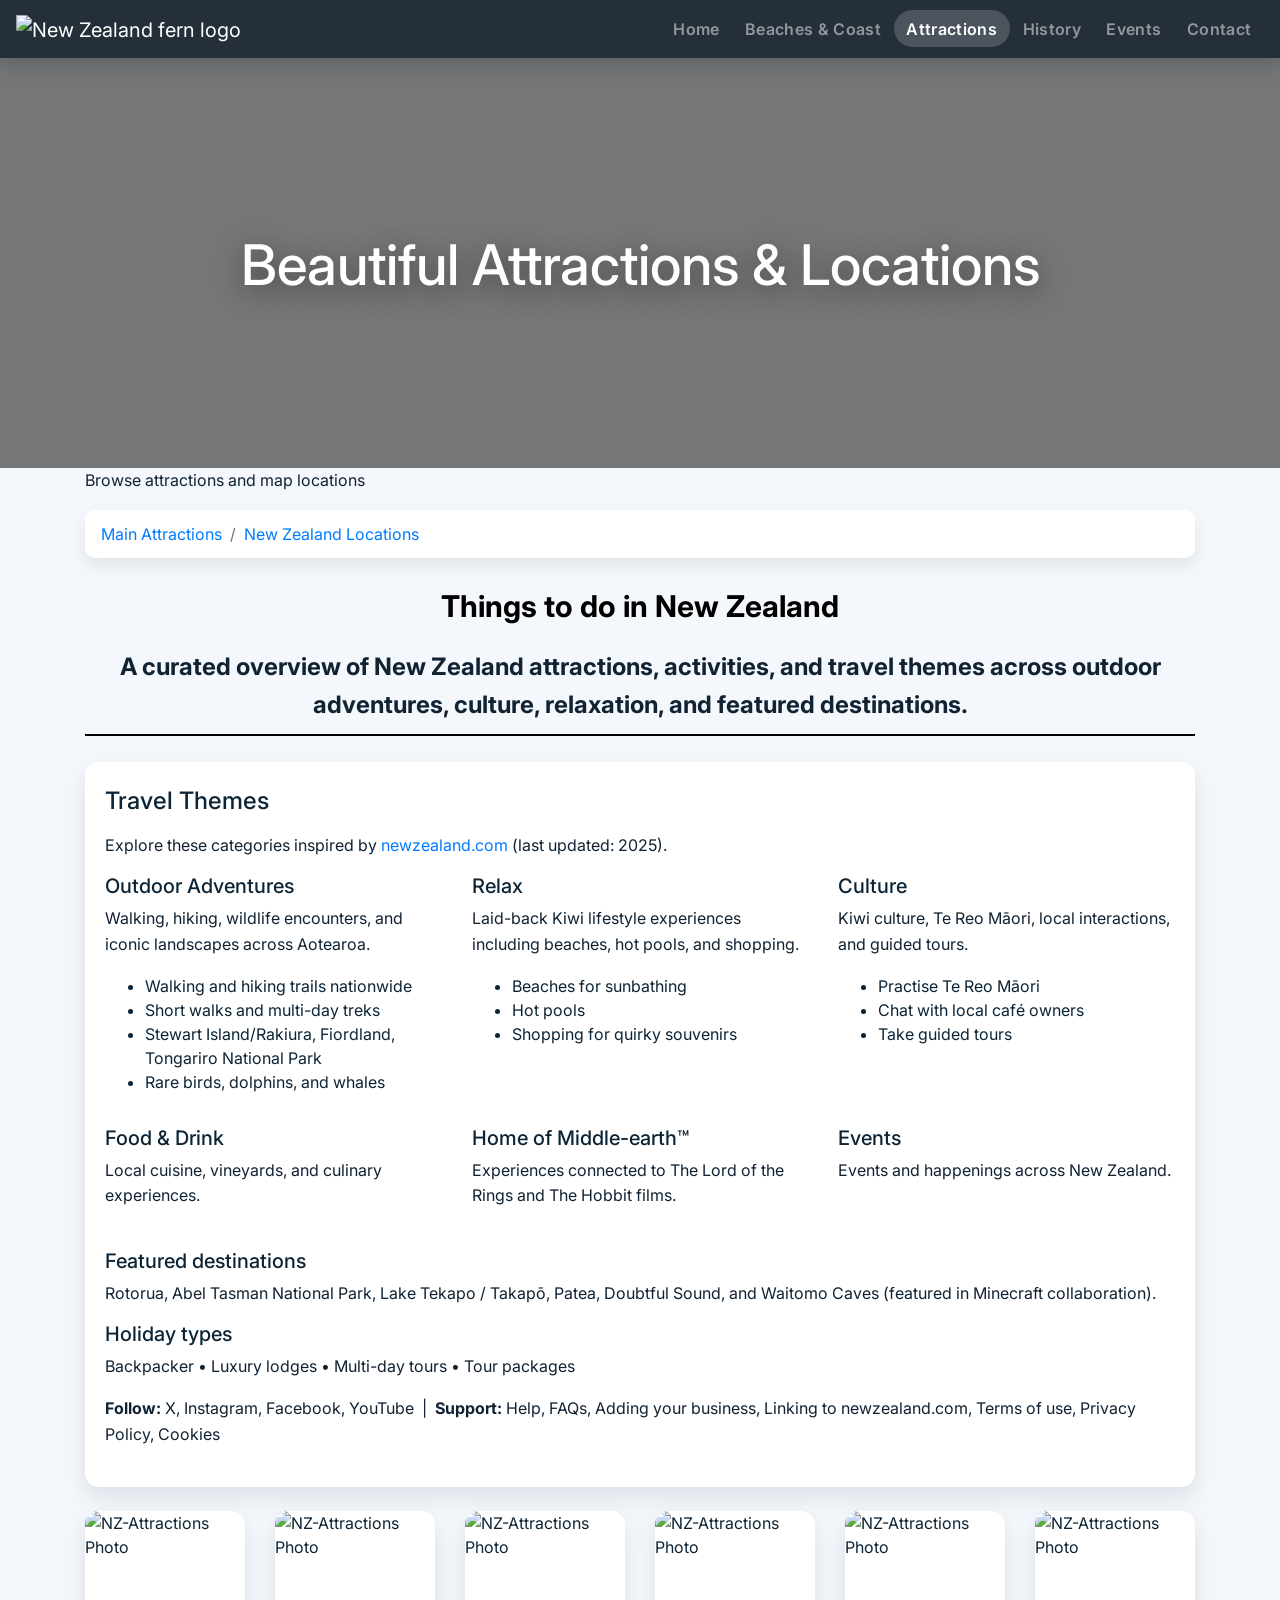
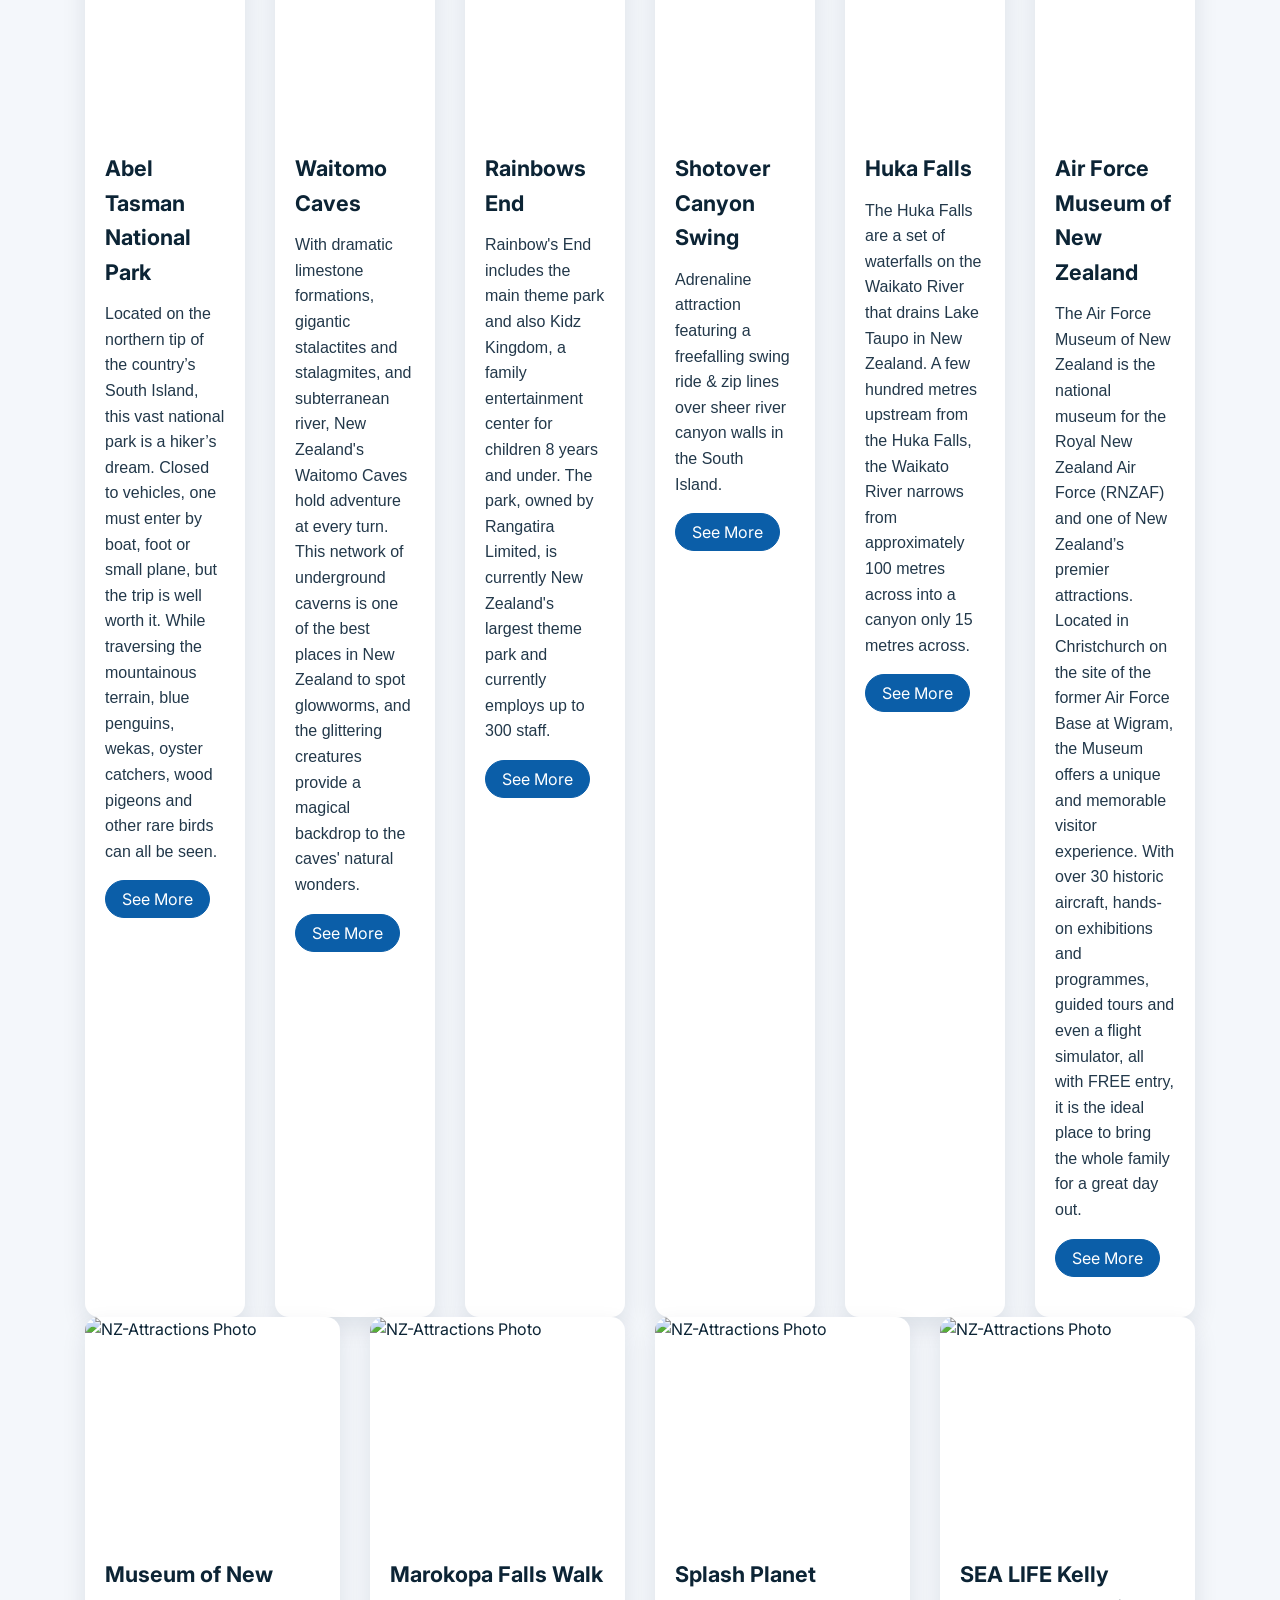
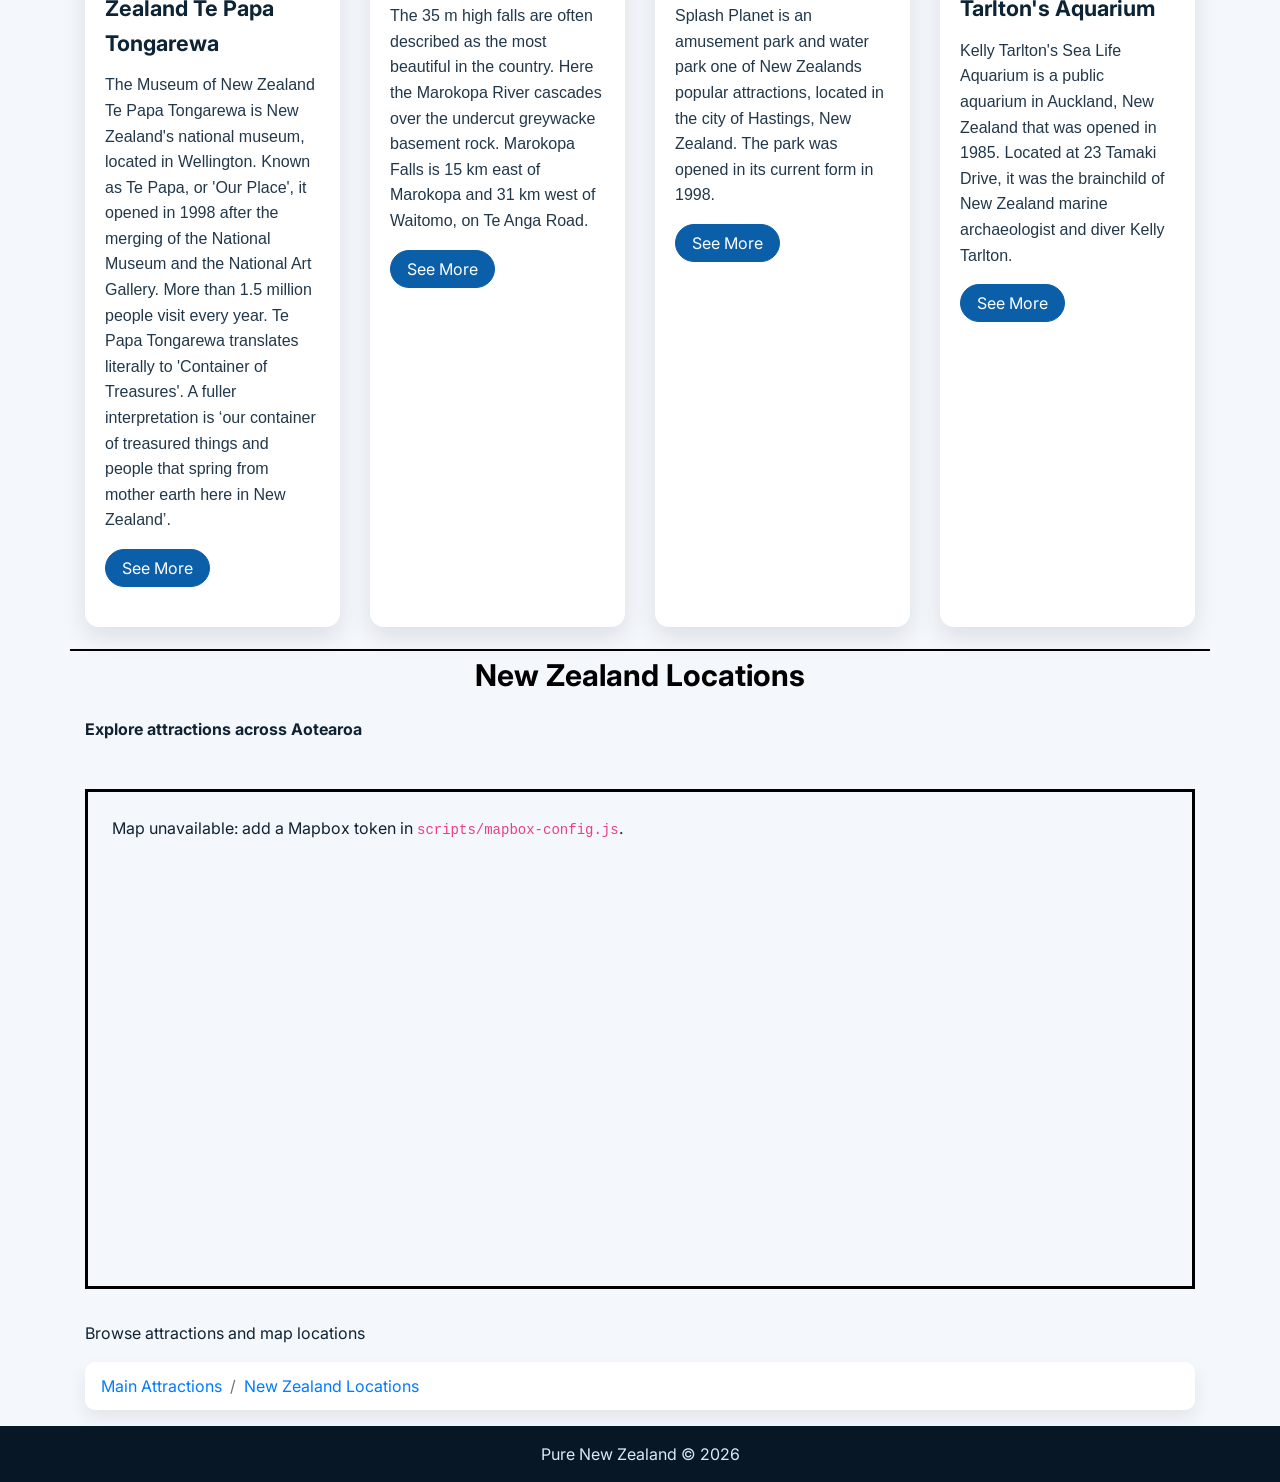
==== commit b2da0d74: "Update attractions page with things-to-do travel themes" ====
--- a/attractions.html
+++ b/attractions.html
@@ -64,9 +64,69 @@
  
     <!--MAIN ATTRACTIONS-->
     <div class="container" id="attractions">
-        <h3 class="display-4 lead">Top Things to Do in New Zealand</h3>
-        <p class="sub-heading">Whether you're looking for a family trip or holiday, this is where you'll find the most
-            beautiful and popular activities.</p>
+        <h3 class="display-4 lead">Things to do in New Zealand</h3>
+        <p class="sub-heading">A curated overview of New Zealand attractions, activities, and travel themes across outdoor adventures, culture, relaxation, and featured destinations.</p>
+
+        <div class="row mb-4">
+            <div class="col-12">
+                <div class="card">
+                    <div class="card-body">
+                        <h4 class="card-title">Travel Themes</h4>
+                        <p class="mb-3">Explore these categories inspired by <a href="https://www.newzealand.com/nz/things-to-do" target="_blank" rel="noopener noreferrer">newzealand.com</a> (last updated: 2025).</p>
+                        <div class="row">
+                            <div class="col-md-6 col-lg-4 mb-3">
+                                <h5>Outdoor Adventures</h5>
+                                <p>Walking, hiking, wildlife encounters, and iconic landscapes across Aotearoa.</p>
+                                <ul>
+                                    <li>Walking and hiking trails nationwide</li>
+                                    <li>Short walks and multi-day treks</li>
+                                    <li>Stewart Island/Rakiura, Fiordland, Tongariro National Park</li>
+                                    <li>Rare birds, dolphins, and whales</li>
+                                </ul>
+                            </div>
+                            <div class="col-md-6 col-lg-4 mb-3">
+                                <h5>Relax</h5>
+                                <p>Laid-back Kiwi lifestyle experiences including beaches, hot pools, and shopping.</p>
+                                <ul>
+                                    <li>Beaches for sunbathing</li>
+                                    <li>Hot pools</li>
+                                    <li>Shopping for quirky souvenirs</li>
+                                </ul>
+                            </div>
+                            <div class="col-md-6 col-lg-4 mb-3">
+                                <h5>Culture</h5>
+                                <p>Kiwi culture, Te Reo Māori, local interactions, and guided tours.</p>
+                                <ul>
+                                    <li>Practise Te Reo Māori</li>
+                                    <li>Chat with local café owners</li>
+                                    <li>Take guided tours</li>
+                                </ul>
+                            </div>
+                            <div class="col-md-6 col-lg-4 mb-3">
+                                <h5>Food &amp; Drink</h5>
+                                <p>Local cuisine, vineyards, and culinary experiences.</p>
+                            </div>
+                            <div class="col-md-6 col-lg-4 mb-3">
+                                <h5>Home of Middle-earth™</h5>
+                                <p>Experiences connected to The Lord of the Rings and The Hobbit films.</p>
+                            </div>
+                            <div class="col-md-6 col-lg-4 mb-3">
+                                <h5>Events</h5>
+                                <p>Events and happenings across New Zealand.</p>
+                            </div>
+                        </div>
+
+                        <h5 class="mt-2">Featured destinations</h5>
+                        <p>Rotorua, Abel Tasman National Park, Lake Tekapo / Takapō, Patea, Doubtful Sound, and Waitomo Caves (featured in Minecraft collaboration).</p>
+
+                        <h5>Holiday types</h5>
+                        <p>Backpacker • Luxury lodges • Multi-day tours • Tour packages</p>
+                        <p class="mb-0"><strong>Follow:</strong> X, Instagram, Facebook, YouTube &nbsp;|&nbsp; <strong>Support:</strong> Help, FAQs, Adding your business, Linking to newzealand.com, Terms of use, Privacy Policy, Cookies</p>
+                    </div>
+                </div>
+            </div>
+        </div>
+
         <!--ATTRACTIONS LIST-->
         <div class="row">
             <div class="col">
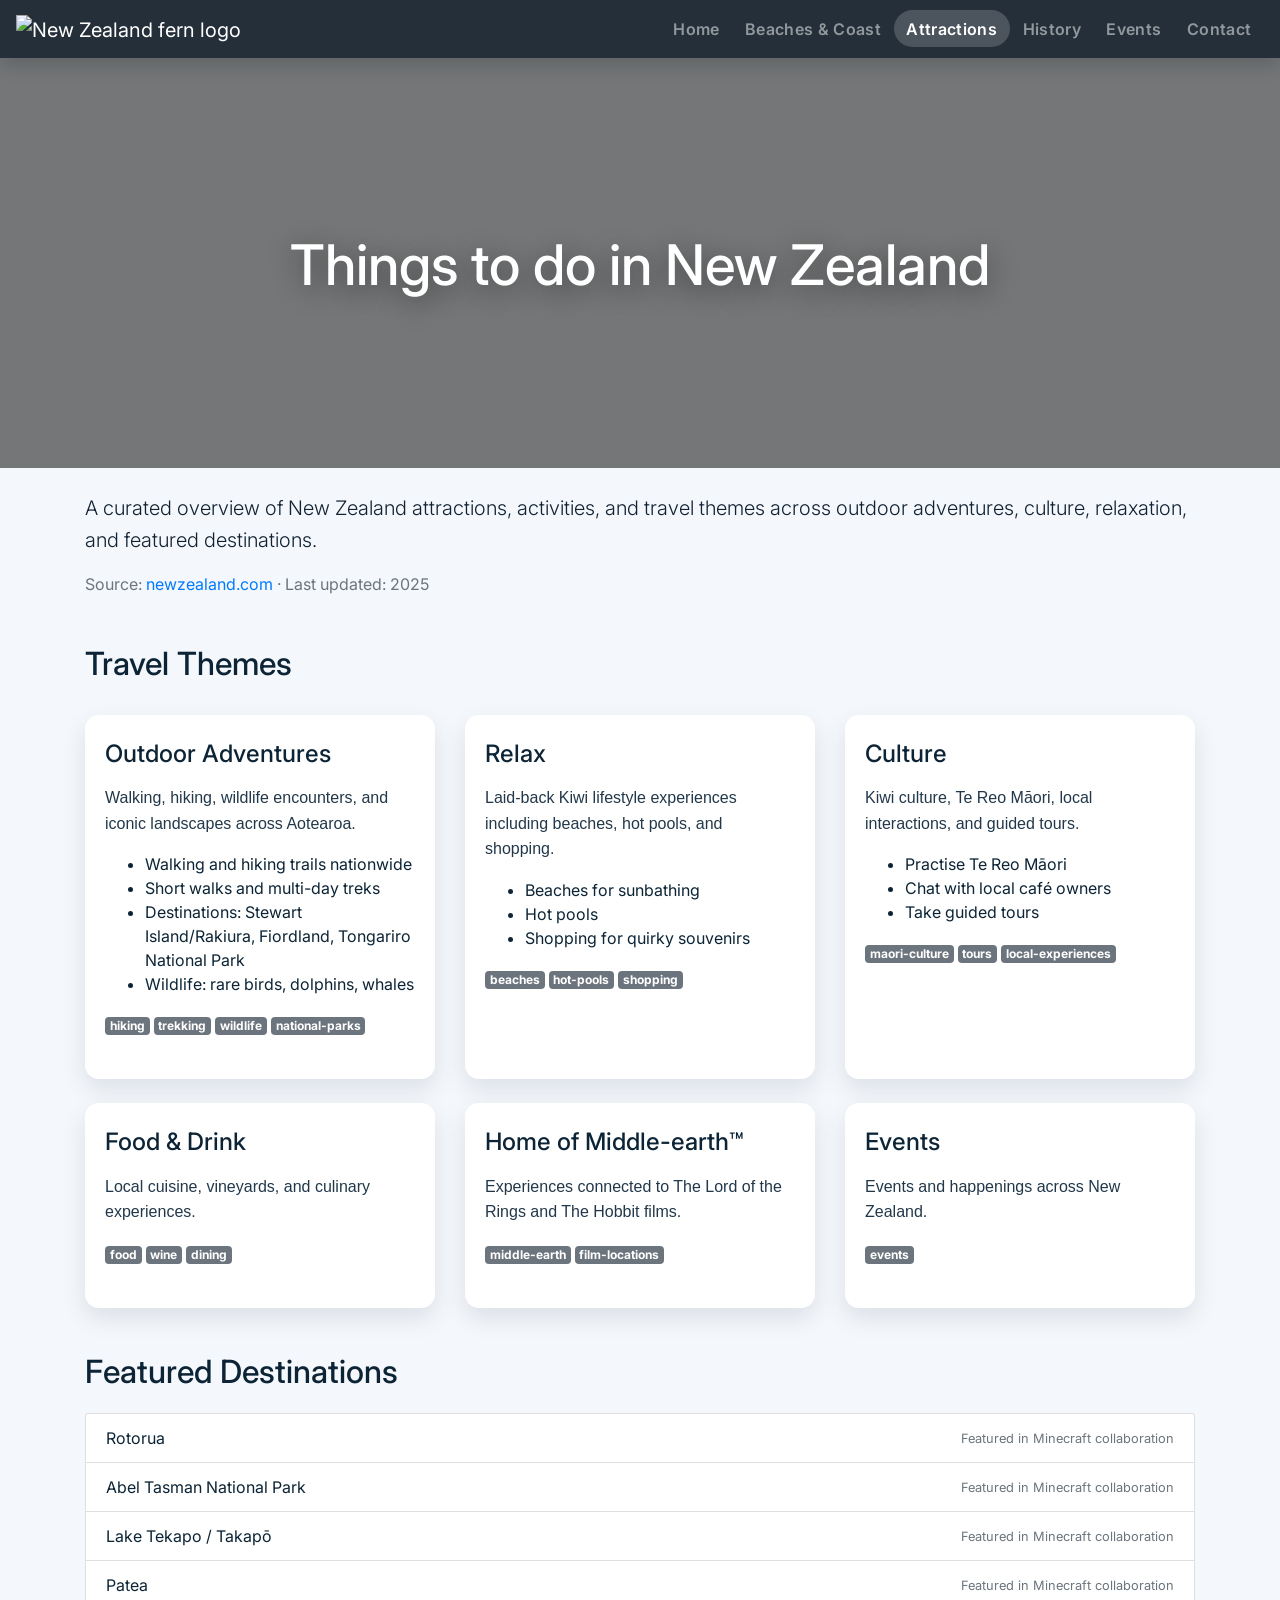
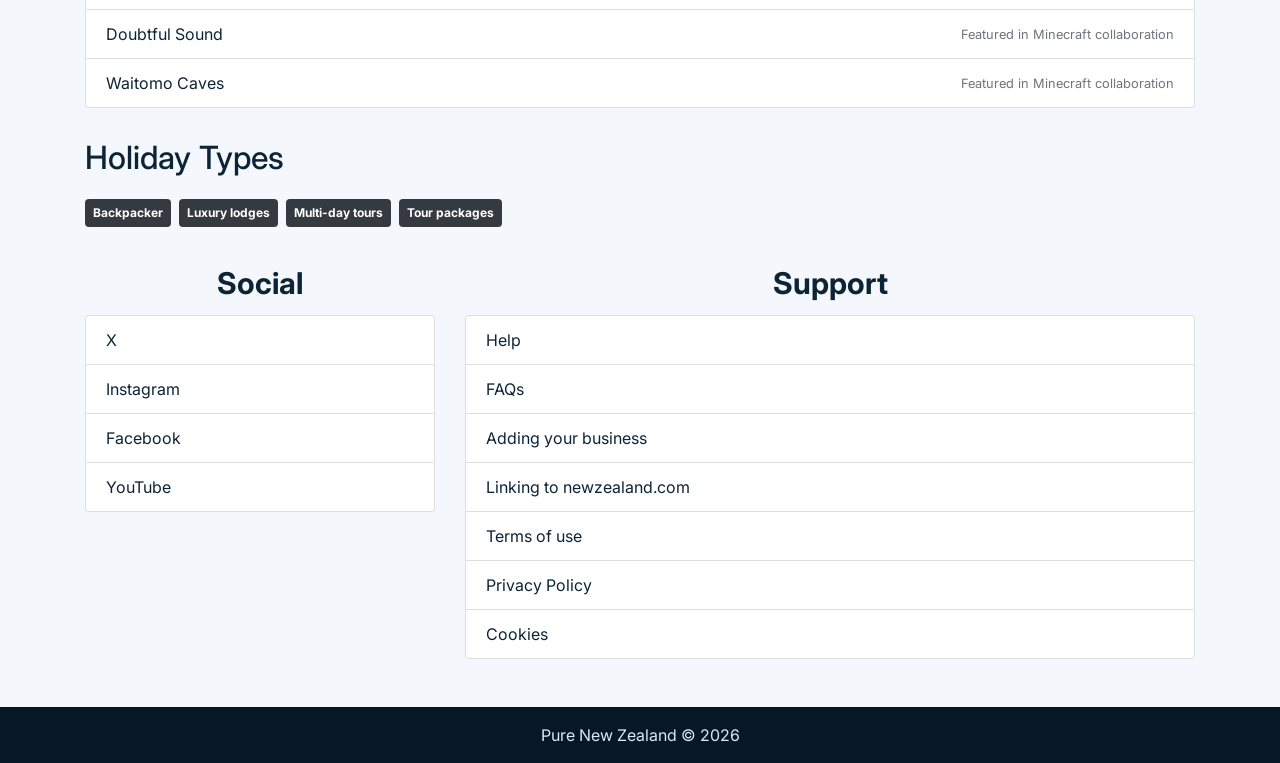
==== commit aa299e9d: "Revamp attractions page with structured things-to-do data" ====
--- a/attractions.html
+++ b/attractions.html
@@ -2,369 +2,95 @@
 <html lang="en">
 
 <head>
-    <!-- Required meta tags -->
     <meta charset="utf-8">
     <meta name="viewport" content="width=device-width, initial-scale=1, shrink-to-fit=no">
-    <title>AOTEAROA | ATTRACTIONS</title>
-
-    <!-- Bootstrap CSS -->
+    <title>AOTEAROA | THINGS TO DO</title>
     <link rel="stylesheet" href="https://stackpath.bootstrapcdn.com/bootstrap/4.3.1/css/bootstrap.min.css"
         integrity="sha384-ggOyR0iXCbMQv3Xipma34MD+dH/1fQ784/j6cY/iJTQUOhcWr7x9JvoRxT2MZw1T" crossorigin="anonymous">
     <link href="https://stackpath.bootstrapcdn.com/font-awesome/4.7.0/css/font-awesome.min.css" rel="stylesheet"
         integrity="sha384-wvfXpqpZZVQGK6TAh5PVlGOfQNHSoD2xbE+QkPxCAFlNEevoEH3Sl0sibVcOQVnN" crossorigin="anonymous">
-        <link rel="stylesheet" href="css/normalize.css">
-        <link rel="stylesheet" href="css/style.css">
-
-    <!--[if it IE 9]->
-      <script src="https://cdnjs.cloudflare.com/ajax/libs/html5shiv/3.7.3/html5shiv-printshiv.min.js"></script>
-      <script src="https://cdnjs.cloudflare.com/ajax/libs/respond.js/1.4.2/respond.min.js"></script>
-    <![endif]-->
+    <link rel="stylesheet" href="css/normalize.css">
+    <link rel="stylesheet" href="css/style.css">
 </head>
 
 <body class="home-v2" itemscope itemtype="https://schema.org/WebPage">
-    <!--HEADER AND NAVBAR-->
     <header>
-        <!--NAVBAR-->
-            <nav class="navbar navbar-expand-lg navbar-dark home-navbar fixed-top">
-      <a class="navbar-brand" href="index.html"><img src="images/1280px-NZ_fern_flag.png" width="100" height="45"
-          alt="New Zealand fern logo"></a>
-      <button class="navbar-toggler" type="button" data-toggle="collapse" data-target="#navbarNav"
-        aria-controls="navbarNav" aria-expanded="false" aria-label="Toggle navigation">
-        <span class="navbar-toggler-icon"></span>
-      </button>
-      <div class="collapse navbar-collapse" id="navbarNav">
-        <ul class="nav navbar-nav ml-auto">
-          <li class="nav-item"><a class="nav-link" href="index.html">Home</a></li>
-          <li class="nav-item"><a class="nav-link" href="beaches-coast.html">Beaches & Coast</a></li>
-          <li class="nav-item active"><a class="nav-link" href="attractions.html">Attractions <span
-                class="sr-only">(current)</span></a></li>
-          <li class="nav-item"><a class="nav-link" href="history.html">History</a></li>
-          <li class="nav-item"><a class="nav-link" href="events.html">Events</a></li>
-          <li class="nav-item"><a class="nav-link" href="contact.html">Contact</a></li>
-        </ul>
-      </div>
-    </nav>
-               <!--JUMBOTRON-->
-               <div class="jumbotron jumbotron-image-attractions">
-                <div class="jumbotron-text">
-                    <h1>Beautiful Attractions & Locations</h1>
+        <nav class="navbar navbar-expand-lg navbar-dark home-navbar fixed-top">
+            <a class="navbar-brand" href="index.html"><img src="images/1280px-NZ_fern_flag.png" width="100" height="45"
+                    alt="New Zealand fern logo"></a>
+            <button class="navbar-toggler" type="button" data-toggle="collapse" data-target="#navbarNav"
+                aria-controls="navbarNav" aria-expanded="false" aria-label="Toggle navigation">
+                <span class="navbar-toggler-icon"></span>
+            </button>
+            <div class="collapse navbar-collapse" id="navbarNav">
+                <ul class="nav navbar-nav ml-auto">
+                    <li class="nav-item"><a class="nav-link" href="index.html">Home</a></li>
+                    <li class="nav-item"><a class="nav-link" href="beaches-coast.html">Beaches & Coast</a></li>
+                    <li class="nav-item active"><a class="nav-link" href="attractions.html">Attractions <span
+                                class="sr-only">(current)</span></a></li>
+                    <li class="nav-item"><a class="nav-link" href="history.html">History</a></li>
+                    <li class="nav-item"><a class="nav-link" href="events.html">Events</a></li>
+                    <li class="nav-item"><a class="nav-link" href="contact.html">Contact</a></li>
+                </ul>
+            </div>
+        </nav>
+
+        <div class="jumbotron jumbotron-image-attractions">
+            <div class="jumbotron-text">
+                <h1 id="things-title">Things to do in New Zealand</h1>
+            </div>
+        </div>
+    </header>
+
+    <main class="container">
+        <section class="my-4">
+            <p id="things-summary" class="lead">Loading curated activities and destinations...</p>
+            <p id="things-meta" class="text-muted"></p>
+        </section>
+
+        <section class="my-4" id="attractions">
+            <h2 class="mb-3">Travel Themes</h2>
+            <div id="categories-grid" class="row"></div>
+        </section>
+
+        <section class="my-4" id="featured">
+            <h2 class="mb-3">Featured Destinations</h2>
+            <ul id="featured-destinations" class="list-group"></ul>
+        </section>
+
+        <section class="my-4" id="holiday-types-section">
+            <h2 class="mb-3">Holiday Types</h2>
+            <div id="holiday-types"></div>
+        </section>
+
+        <section class="my-4">
+            <div class="row">
+                <div class="col-md-4 mb-3">
+                    <h3>Social</h3>
+                    <ul id="social-links" class="list-group"></ul>
+                </div>
+                <div class="col-md-8 mb-3">
+                    <h3>Support</h3>
+                    <ul id="support-links" class="list-group"></ul>
                 </div>
             </div>
-       
-    </header>
-       <!--BREADCRUMB-->
-        <div class="container">
-            <p>Browse attractions and map locations</p>
-            <ul class="breadcrumb">
-                <li class="breadcrumb-item active"><a href="#attractions">Main Attractions</a></li>
-                <li class="breadcrumb-item"><a href="#locations">New Zealand Locations</a></li>
-            </ul>
-        </div>
-        <!--BREADCRUMB-->
- 
-    <!--MAIN ATTRACTIONS-->
-    <div class="container" id="attractions">
-        <h3 class="display-4 lead">Things to do in New Zealand</h3>
-        <p class="sub-heading">A curated overview of New Zealand attractions, activities, and travel themes across outdoor adventures, culture, relaxation, and featured destinations.</p>
+        </section>
+    </main>
 
-        <div class="row mb-4">
-            <div class="col-12">
-                <div class="card">
-                    <div class="card-body">
-                        <h4 class="card-title">Travel Themes</h4>
-                        <p class="mb-3">Explore these categories inspired by <a href="https://www.newzealand.com/nz/things-to-do" target="_blank" rel="noopener noreferrer">newzealand.com</a> (last updated: 2025).</p>
-                        <div class="row">
-                            <div class="col-md-6 col-lg-4 mb-3">
-                                <h5>Outdoor Adventures</h5>
-                                <p>Walking, hiking, wildlife encounters, and iconic landscapes across Aotearoa.</p>
-                                <ul>
-                                    <li>Walking and hiking trails nationwide</li>
-                                    <li>Short walks and multi-day treks</li>
-                                    <li>Stewart Island/Rakiura, Fiordland, Tongariro National Park</li>
-                                    <li>Rare birds, dolphins, and whales</li>
-                                </ul>
-                            </div>
-                            <div class="col-md-6 col-lg-4 mb-3">
-                                <h5>Relax</h5>
-                                <p>Laid-back Kiwi lifestyle experiences including beaches, hot pools, and shopping.</p>
-                                <ul>
-                                    <li>Beaches for sunbathing</li>
-                                    <li>Hot pools</li>
-                                    <li>Shopping for quirky souvenirs</li>
-                                </ul>
-                            </div>
-                            <div class="col-md-6 col-lg-4 mb-3">
-                                <h5>Culture</h5>
-                                <p>Kiwi culture, Te Reo Māori, local interactions, and guided tours.</p>
-                                <ul>
-                                    <li>Practise Te Reo Māori</li>
-                                    <li>Chat with local café owners</li>
-                                    <li>Take guided tours</li>
-                                </ul>
-                            </div>
-                            <div class="col-md-6 col-lg-4 mb-3">
-                                <h5>Food &amp; Drink</h5>
-                                <p>Local cuisine, vineyards, and culinary experiences.</p>
-                            </div>
-                            <div class="col-md-6 col-lg-4 mb-3">
-                                <h5>Home of Middle-earth™</h5>
-                                <p>Experiences connected to The Lord of the Rings and The Hobbit films.</p>
-                            </div>
-                            <div class="col-md-6 col-lg-4 mb-3">
-                                <h5>Events</h5>
-                                <p>Events and happenings across New Zealand.</p>
-                            </div>
-                        </div>
-
-                        <h5 class="mt-2">Featured destinations</h5>
-                        <p>Rotorua, Abel Tasman National Park, Lake Tekapo / Takapō, Patea, Doubtful Sound, and Waitomo Caves (featured in Minecraft collaboration).</p>
-
-                        <h5>Holiday types</h5>
-                        <p>Backpacker • Luxury lodges • Multi-day tours • Tour packages</p>
-                        <p class="mb-0"><strong>Follow:</strong> X, Instagram, Facebook, YouTube &nbsp;|&nbsp; <strong>Support:</strong> Help, FAQs, Adding your business, Linking to newzealand.com, Terms of use, Privacy Policy, Cookies</p>
-                    </div>
-                </div>
-            </div>
-        </div>
-
-        <!--ATTRACTIONS LIST-->
-        <div class="row">
-            <div class="col">
-                <div class="card">
-                    <img class="card-img-top" src="./images/attractions-item1.jpg" alt="NZ-Attractions Photo">
-                    <div class="card-body">
-                        <h2 class="card-title">Abel Tasman National Park</h2>
-                        <p class="card-text">Located on the northern tip of the country’s South Island, this vast
-                            national park is a hiker’s dream. Closed to vehicles, one must enter by boat, foot or small
-                            plane, but the trip is well worth it. While traversing the mountainous terrain, blue
-                            penguins, wekas, oyster catchers, wood pigeons and other rare birds can all be seen.</p>
-                        <a href="https://www.booking.com/region/nz/abel-tasman-national-park.en.html?aid=339464&label=msn-VXyXmmKTHen3AxRxirJL1g-15766284716:tikwd-16732759795:loc-134:neo:mtb:dec:qs9.%20Abel%20Tasman%20National%20Park&utm_campaign=Region%20-%20New%20Zealand&utm_medium=cpc&utm_source=bing&utm_term=VXyXmmKTHen3AxRxirJL1g&msclkid=2491accc80cb1f828fe7f02111f75a17"
-                            class="btn btn-dark">See More</a>
-                    </div>
-                </div>
-            </div>
-            <div class="col">
-                <div class="card">
-                    <img class="card-img-top" src="./images/attractions-item2.jpg" alt="NZ-Attractions Photo">
-                    <div class="card-body">
-                        <h2 class="card-title">Waitomo Caves</h2>
-                        <p class="card-text">With dramatic limestone formations, gigantic stalactites and stalagmites,
-                            and subterranean river, New Zealand's Waitomo Caves hold adventure at every turn. This
-                            network of underground caverns is one of the best places in New Zealand to spot glowworms,
-                            and the glittering creatures provide a magical backdrop to the caves' natural wonders.</p>
-                        <a href="https://www.getyourguide.com/-l35827/?cmp=bing&campaign_id=326339443&adgroup_id=1249045465901718&target_id=kwd-78065498297442:loc-134&match_type=e&ad_id=78065427421626&msclkid=b4d55c3d19d418253a0f00d08db9d99a&loc_physical_ms=2511&feed_item_id=&keyword=waitomo%20caves&partner_id=CD951&utm_source=bing&utm_medium=cpc&utm_campaign=new%20zealand%3A7%7Ccore%7Cen%7Cau&utm_term=waitomo%20caves&utm_content=waitomo%3A32442%7Cf5%7Cwaitomo%20caves%3A35827%7Ccave%20tour%3A1302%7C%7Btd14%7D%7C%7Byr18%7D"
-                            class="btn btn-dark">See More</a>
-                    </div>
-                </div>
-            </div>
-            <div class="col">
-                <div class="card">
-                    <img class="card-img-top" src="./images/attractions-item3.jpg" alt="NZ-Attractions Photo">
-                    <div class="card-body">
-                        <h2 class="card-title">Rainbows End</h2>
-                        <p class="card-text">Rainbow's End includes the main theme park and also Kidz Kingdom, a family
-                            entertainment center for children 8 years and under. The park, owned by Rangatira Limited,
-                            is currently New Zealand's largest theme park and currently employs up to 300 staff.</p>
-                        <a href="https://rainbowsend.co.nz/" class="btn btn-dark">See More</a>
-                    </div>
-                </div>
-            </div>
-            <div class="col">
-                <div class="card">
-                    <img class="card-img-top" src="./images/attractions-item4.jpg" alt="NZ-Attractions Photo">
-                    <div class="card-body">
-                        <h2 class="card-title">Shotover Canyon Swing</h2>
-                        <p class="card-text">Adrenaline attraction featuring a freefalling swing ride & zip lines over
-                            sheer river canyon walls in the South Island.</p>
-                        <a href="https://www.canyonswing.co.nz/canyon-swing/?gclid=Cj0KCQjwuLPnBRDjARIsACDzGL03uNooQTt_yzW0xCM86UN2pAYowRgxd95sllBFyoem0rMw-qiabLcaAr9HEALw_wcB"
-                            class="btn btn-dark">See More</a>
-                    </div>
-                </div>
-            </div>
-            <div class="col">
-                <div class="card">
-                    <img class="card-img-top" src="./images/attractions-item5.jpg" alt="NZ-Attractions Photo">
-                    <div class="card-body">
-                        <h2 class="card-title">Huka Falls</h2>
-                        <p class="card-text">The Huka Falls are a set of waterfalls on the Waikato River that drains
-                            Lake Taupo in New Zealand. A few hundred metres upstream from the Huka Falls, the Waikato
-                            River narrows from approximately 100 metres across into a canyon only 15 metres across.</p>
-                        <a href="http://hukafalls.com/" class="btn btn-dark">See More</a>
-                    </div>
-                </div>
-            </div>
-            <div class="col">
-                <div class="card">
-                    <img class="card-img-top" src="./images/attractions-items6.jpg" alt="NZ-Attractions Photo">
-                    <div class="card-body">
-                        <h2 class="card-title">Air Force Museum of New Zealand</h2>
-                        <p class="card-text">The Air Force Museum of New Zealand is the national museum for the Royal
-                            New Zealand Air Force (RNZAF) and one of New Zealand’s premier attractions. Located in
-                            Christchurch on the site of the former Air Force Base at Wigram, the Museum offers a unique
-                            and memorable visitor experience. With over 30 historic aircraft, hands-on exhibitions and
-                            programmes, guided tours and even a flight simulator, all with FREE entry, it is the ideal
-                            place to bring the whole family for a great day out. </p>
-                        <a href="https://www.airforcemuseum.co.nz/" class="btn btn-dark">See More</a>
-                    </div>
-                </div>
-            </div>
-            <div class="col">
-                <div class="card">
-                    <img class="card-img-top" src="./images/attractions-item7.jpg" alt="NZ-Attractions Photo">
-                    <div class="card-body">
-                        <h2 class="card-title">Museum of New Zealand Te Papa Tongarewa</h2>
-                        <p class="card-text">The Museum of New Zealand Te Papa Tongarewa is New Zealand's national
-                            museum, located in Wellington. Known as Te Papa, or 'Our Place', it opened in 1998 after the
-                            merging of the National Museum and the National Art Gallery. More than 1.5 million people
-                            visit every year. Te Papa Tongarewa translates literally to 'Container of Treasures'. A
-                            fuller interpretation is ‘our container of treasured things and people that spring from
-                            mother earth here in New Zealand’.</p>
-                        <a href="https://www.tepapa.govt.nz/" class="btn btn-dark">See More</a>
-                    </div>
-                </div>
-            </div>
-            <div class="col">
-                <div class="card">
-                    <img class="card-img-top" src="./images/attractions-item8.jpg" alt="NZ-Attractions Photo">
-                    <div class="card-body">
-                        <h2 class="card-title">Marokopa Falls Walk</h2>
-                        <p class="card-text">The 35 m high falls are often described as the most beautiful in the
-                            country. Here the Marokopa River cascades over the undercut greywacke basement rock.
-                            Marokopa Falls is 15 km east of Marokopa and 31 km west of Waitomo, on Te Anga Road.</p>
-                        <a href="https://www.tepapa.govt.nz/" class="btn btn-dark">See More</a>
-                    </div>
-                </div>
-            </div>
-            <div class="col">
-                <div class="card">
-                    <img class="card-img-top" src="./images/attractions-item9.jpg" alt="NZ-Attractions Photo">
-                    <div class="card-body">
-                        <h2 class="card-title">Splash Planet</h2>
-                        <p class="card-text">Splash Planet is an amusement park and water park one of New Zealands
-                            popular attractions, located in the city of Hastings, New Zealand. The park was opened in
-                            its current form in 1998.</p>
-                        <a href="https://www.splashplanet.co.nz/" class="btn btn-dark">See More</a>
-                    </div>
-                </div>
-            </div>
-            <div class="col">
-                <div class="card">
-                    <img class="card-img-top" src="./images/attractions-item10.jpg" alt="NZ-Attractions Photo">
-                    <div class="card-body">
-                        <h2 class="card-title">SEA LIFE Kelly Tarlton's Aquarium</h2>
-                        <p class="card-text">Kelly Tarlton's Sea Life Aquarium is a public aquarium in Auckland, New
-                            Zealand that was opened in 1985. Located at 23 Tamaki Drive, it was the brainchild of New
-                            Zealand marine archaeologist and diver Kelly Tarlton.</p>
-                        <a href="https://www.kellytarltons.co.nz/" class="btn btn-dark">See More</a>
-                    </div>
-                </div>
-            </div>
-        </div>
-    </div>
-    <!--MAIN ATTRACTIONS-->
-
-    <!--LOCATIONS MAP-->
-    <div class="container" id="locations">
-        <h3 class="display-4 lead text-center">New Zealand Locations</h3>
-        <p class="sub-heading">Explore attractions across Aotearoa</p>
-
-        <div id="map"></div>
-    </div>
-
-    <div class="container">
-        <p>Browse attractions and map locations</p>
-        <ul class="breadcrumb">
-            <li class="breadcrumb-item active"><a href="#attractions">Main Attractions</a></li>
-            <li class="breadcrumb-item"><a href="#locations">New Zealand Locations</a></li>
-        </ul>
-    </div>
-
-    <!-- Footer -->
     <footer class="page-footer home-footer">
-        <!-- Copyright -->
-        <div class="footer-copyright text-center py-3">Pure New Zealand © 2026
-        </div>
-        <!-- Copyright -->
+        <div class="footer-copyright text-center py-3">Pure New Zealand © 2026</div>
     </footer>
 
-    <!-- jQuery first, then Tether, then Bootstrap JS. -->
     <script src="https://code.jquery.com/jquery-3.3.1.slim.min.js"
         integrity="sha384-q8i/X+965DzO0rT7abK41JStQIAqVgRVzpbzo5smXKp4YfRvH+8abtTE1Pi6jizo" crossorigin="anonymous">
-    </script>
+        </script>
     <script src="https://cdnjs.cloudflare.com/ajax/libs/popper.js/1.14.7/umd/popper.min.js"
         integrity="sha384-UO2eT0CpHqdSJQ6hJty5KVphtPhzWj9WO1clHTMGa3JDZwrnQq4sF86dIHNDz0W1" crossorigin="anonymous">
-    </script>
+        </script>
     <script src="https://stackpath.bootstrapcdn.com/bootstrap/4.3.1/js/bootstrap.min.js"
         integrity="sha384-JjSmVgyd0p3pXB1rRibZUAYoIIy6OrQ6VrjIEaFf/nJGzIxFDsf4x0xIM+B07jRM" crossorigin="anonymous">
-    </script>
-    <script src="scripts/main.js"></script>
-    <link
-        href="https://api.mapbox.com/mapbox-gl-js/v2.15.0/mapbox-gl.css"
-        rel="stylesheet"
-    />
-    <script src="https://api.mapbox.com/mapbox-gl-js/v2.15.0/mapbox-gl.js"></script>
-
-    <script>
-      (function loadAttractionsMap() {
-        const mapboxToken =
-          (window.__ENV__ && window.__ENV__.MAPBOX_ACCESS_TOKEN) ||
-          (typeof process !== "undefined" && process.env && process.env.MAPBOX_ACCESS_TOKEN) ||
-          window.MAPBOX_ACCESS_TOKEN;
-        const mapElement = document.getElementById("map");
-
-        if (!mapElement) {
-          return;
-        }
-
-        if (!mapboxToken) {
-          console.error("Mapbox token missing. Add scripts/mapbox-config.js from scripts/mapbox-config.example.js.");
-          mapElement.innerHTML = "<p class='text-center p-4 mb-0'>Map unavailable: add a Mapbox token in <code>scripts/mapbox-config.js</code>.</p>";
-          return;
-        }
-
-        mapboxgl.accessToken = mapboxToken;
-
-        const attractions = [
-          { name: "Abel Tasman National Park", coords: [172.9, -40.8333] },
-          { name: "Waitomo Glowworm Caves", coords: [175.1036, -38.2608] },
-          { name: "Rainbow's End", coords: [174.8840, -36.9940] },
-          { name: "Shotover Canyon Swing", coords: [168.6611, -45.0306] },
-          { name: "Huka Falls", coords: [176.0897, -38.6495] },
-          { name: "Air Force Museum of New Zealand", coords: [172.5477, -43.5466] },
-          { name: "Te Papa Tongarewa", coords: [174.7821, -41.2905] },
-          { name: "Marokopa Falls", coords: [174.8518, -38.2615] },
-          { name: "Splash Planet", coords: [176.8636, -39.6440] },
-          { name: "SEA LIFE Kelly Tarlton's Aquarium", coords: [174.8172, -36.8458] }
-        ];
-
-        const map = new mapboxgl.Map({
-          container: "map",
-          style: "mapbox://styles/mapbox/outdoors-v12",
-          center: [173.5, -41],
-          zoom: 4.6
-        });
-
-        map.addControl(new mapboxgl.NavigationControl(), "top-right");
-
-        map.on("load", () => {
-          const bounds = new mapboxgl.LngLatBounds();
-
-          attractions.forEach((place) => {
-            bounds.extend(place.coords);
-
-            new mapboxgl.Marker({ color: "#000" })
-              .setLngLat(place.coords)
-              .setPopup(
-                new mapboxgl.Popup({ offset: 20 })
-                  .setHTML(`<strong>${place.name}</strong>`)
-              )
-              .addTo(map);
-          });
-
-          map.fitBounds(bounds, { padding: 60, maxZoom: 10 });
-        });
-      })();
-    </script>
+        </script>
+    <script src="scripts/things-to-do.js"></script>
 </body>
 
 </html>
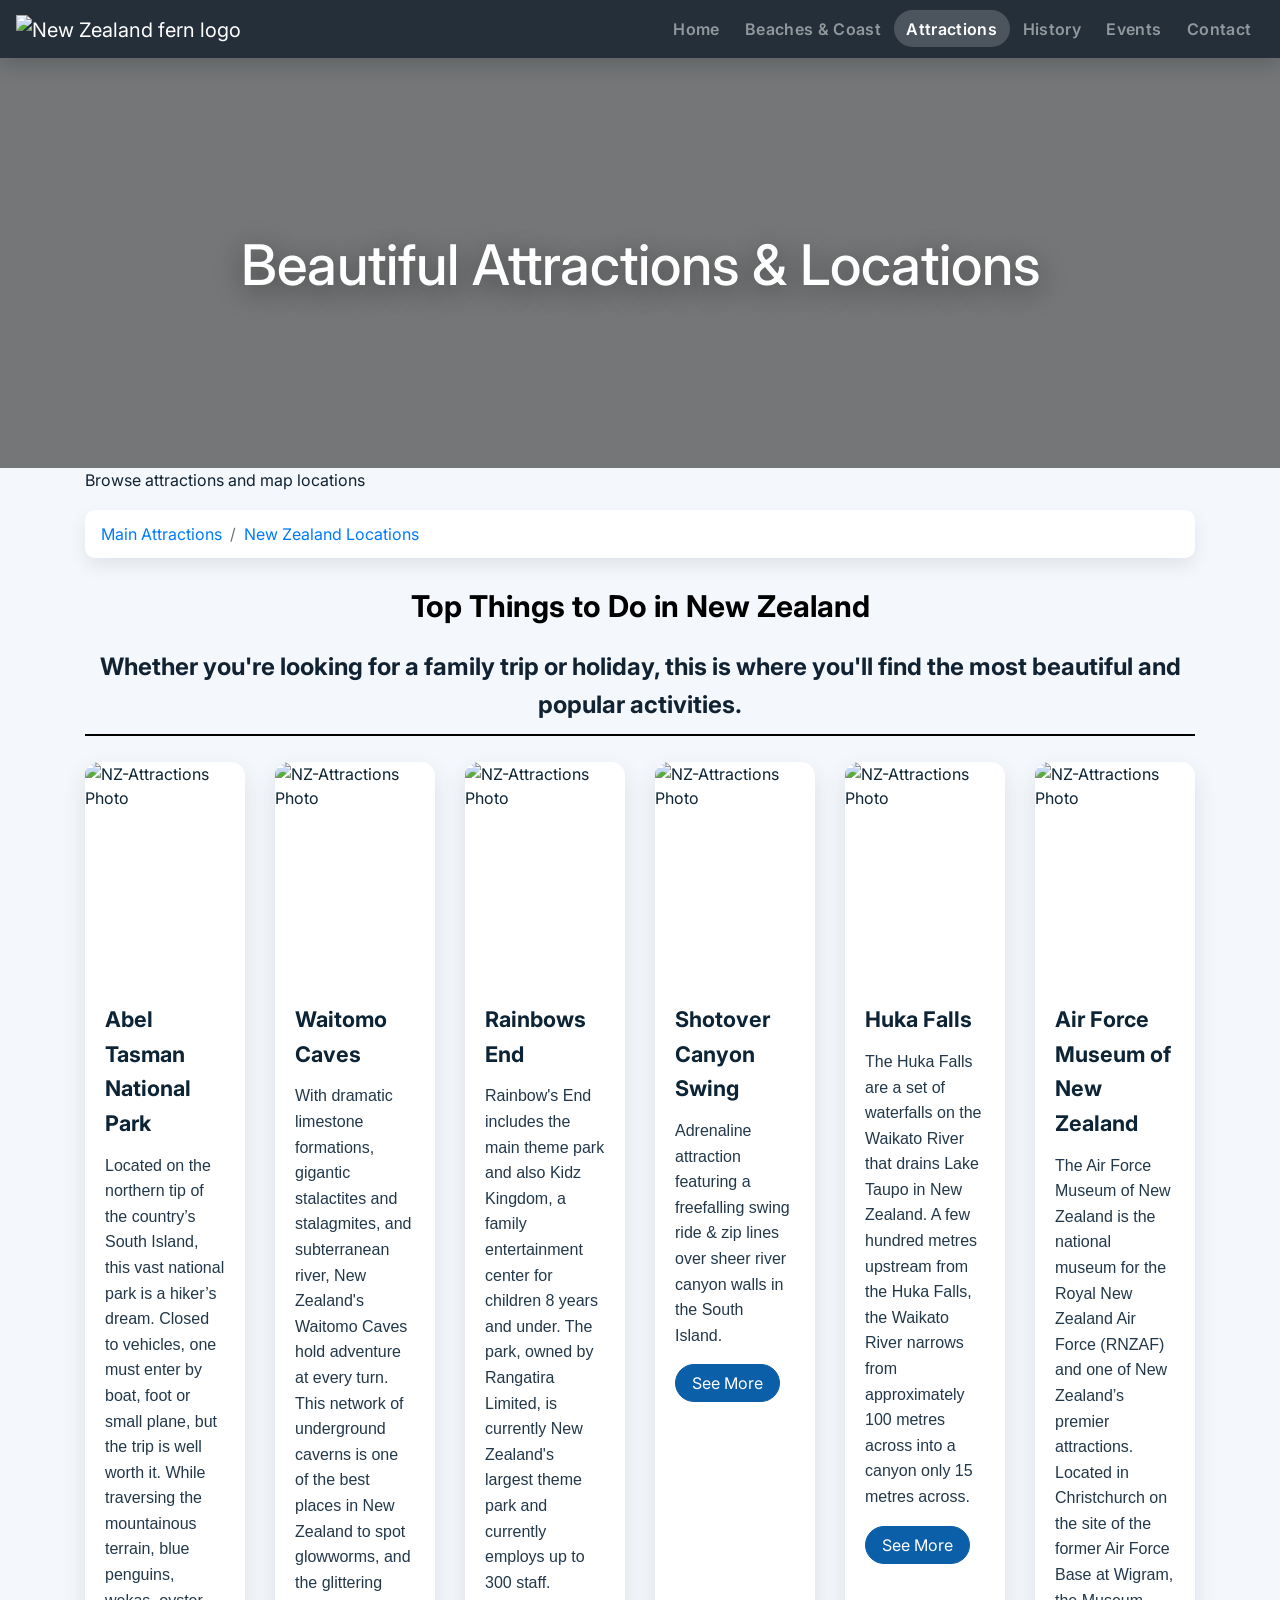
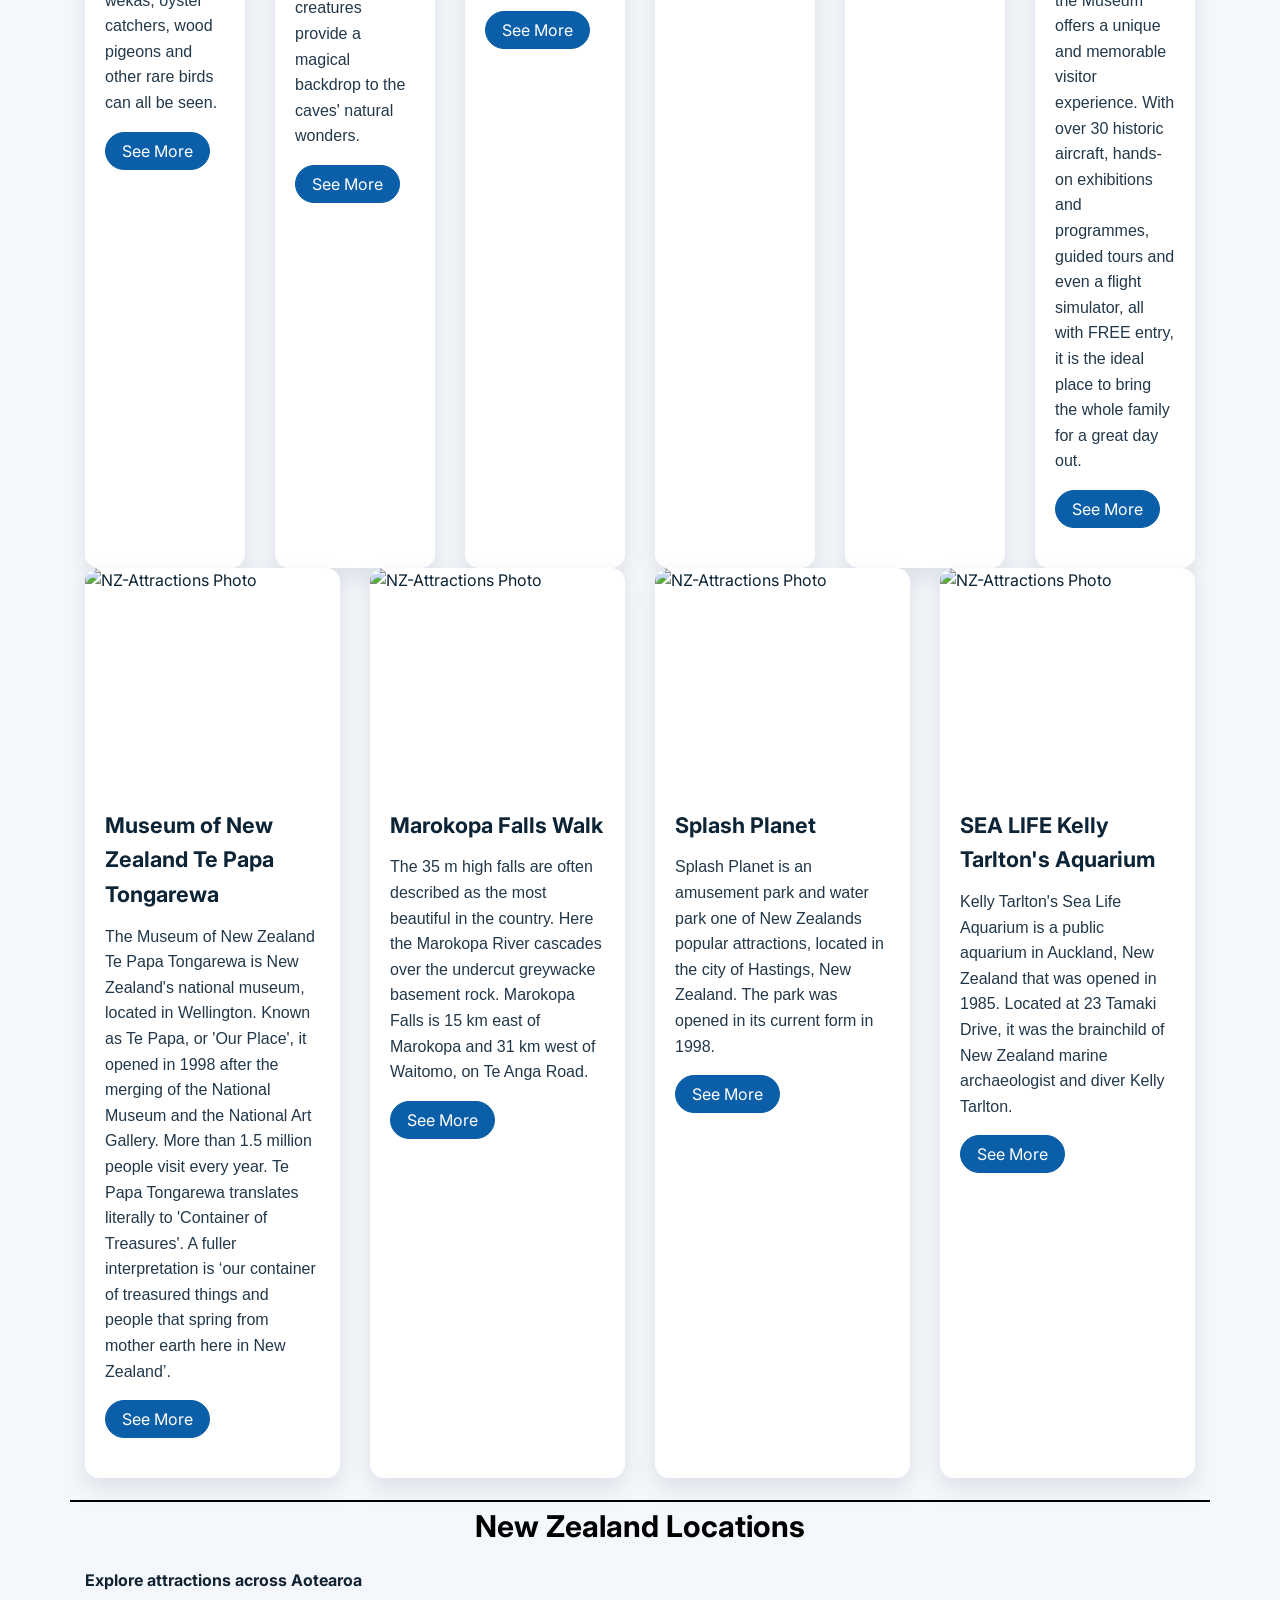
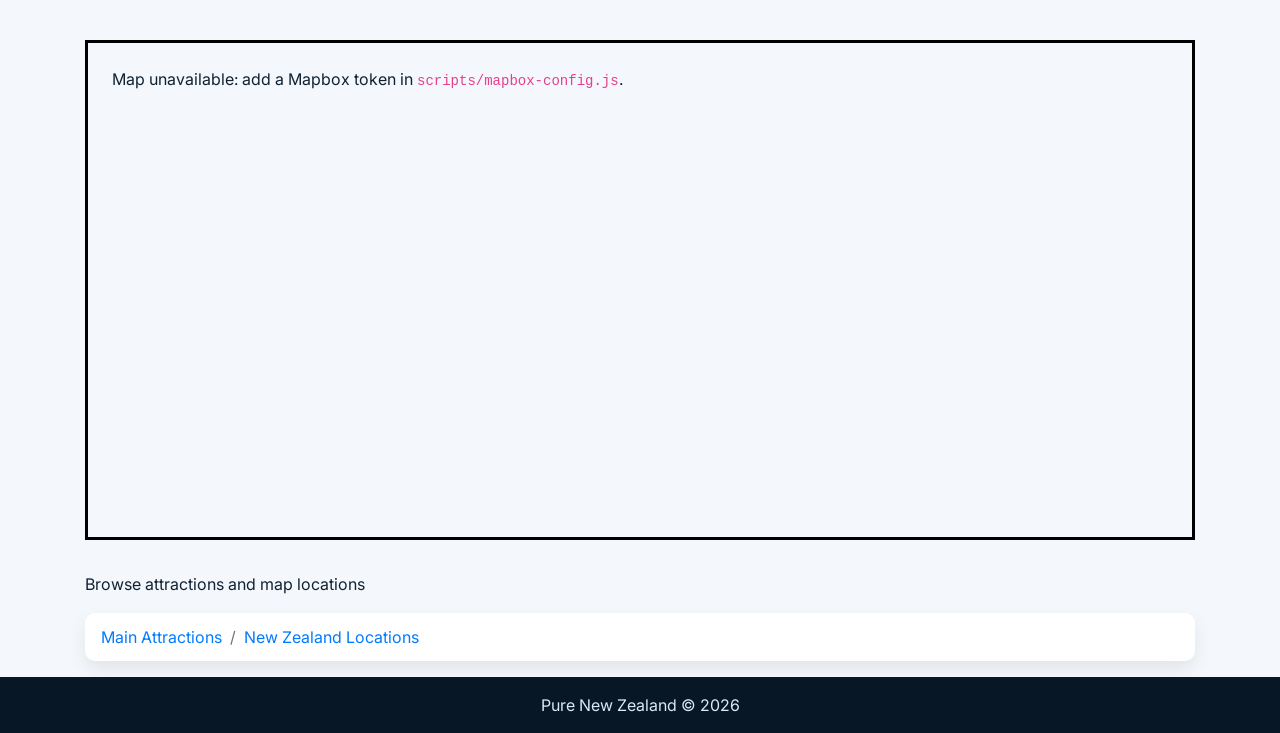
==== commit f20ae7fe: "feat(attractions): apply category-based Mapbox symbol style" ====
--- a/attractions.html
+++ b/attractions.html
@@ -2,95 +2,363 @@
 <html lang="en">
 
 <head>
+    <!-- Required meta tags -->
     <meta charset="utf-8">
     <meta name="viewport" content="width=device-width, initial-scale=1, shrink-to-fit=no">
-    <title>AOTEAROA | THINGS TO DO</title>
+    <title>AOTEAROA | ATTRACTIONS</title>
+
+    <!-- Bootstrap CSS -->
     <link rel="stylesheet" href="https://stackpath.bootstrapcdn.com/bootstrap/4.3.1/css/bootstrap.min.css"
         integrity="sha384-ggOyR0iXCbMQv3Xipma34MD+dH/1fQ784/j6cY/iJTQUOhcWr7x9JvoRxT2MZw1T" crossorigin="anonymous">
     <link href="https://stackpath.bootstrapcdn.com/font-awesome/4.7.0/css/font-awesome.min.css" rel="stylesheet"
         integrity="sha384-wvfXpqpZZVQGK6TAh5PVlGOfQNHSoD2xbE+QkPxCAFlNEevoEH3Sl0sibVcOQVnN" crossorigin="anonymous">
-    <link rel="stylesheet" href="css/normalize.css">
-    <link rel="stylesheet" href="css/style.css">
+        <link rel="stylesheet" href="css/normalize.css">
+        <link rel="stylesheet" href="css/style.css">
+
+    <!--[if it IE 9]->
+      <script src="https://cdnjs.cloudflare.com/ajax/libs/html5shiv/3.7.3/html5shiv-printshiv.min.js"></script>
+      <script src="https://cdnjs.cloudflare.com/ajax/libs/respond.js/1.4.2/respond.min.js"></script>
+    <![endif]-->
 </head>
 
 <body class="home-v2" itemscope itemtype="https://schema.org/WebPage">
+    <!--HEADER AND NAVBAR-->
     <header>
-        <nav class="navbar navbar-expand-lg navbar-dark home-navbar fixed-top">
-            <a class="navbar-brand" href="index.html"><img src="images/1280px-NZ_fern_flag.png" width="100" height="45"
-                    alt="New Zealand fern logo"></a>
-            <button class="navbar-toggler" type="button" data-toggle="collapse" data-target="#navbarNav"
-                aria-controls="navbarNav" aria-expanded="false" aria-label="Toggle navigation">
-                <span class="navbar-toggler-icon"></span>
-            </button>
-            <div class="collapse navbar-collapse" id="navbarNav">
-                <ul class="nav navbar-nav ml-auto">
-                    <li class="nav-item"><a class="nav-link" href="index.html">Home</a></li>
-                    <li class="nav-item"><a class="nav-link" href="beaches-coast.html">Beaches & Coast</a></li>
-                    <li class="nav-item active"><a class="nav-link" href="attractions.html">Attractions <span
-                                class="sr-only">(current)</span></a></li>
-                    <li class="nav-item"><a class="nav-link" href="history.html">History</a></li>
-                    <li class="nav-item"><a class="nav-link" href="events.html">Events</a></li>
-                    <li class="nav-item"><a class="nav-link" href="contact.html">Contact</a></li>
-                </ul>
-            </div>
-        </nav>
-
-        <div class="jumbotron jumbotron-image-attractions">
-            <div class="jumbotron-text">
-                <h1 id="things-title">Things to do in New Zealand</h1>
-            </div>
+        <!--NAVBAR-->
+            <nav class="navbar navbar-expand-lg navbar-dark home-navbar fixed-top">
+      <a class="navbar-brand" href="index.html"><img src="images/1280px-NZ_fern_flag.png" width="100" height="45"
+          alt="New Zealand fern logo"></a>
+      <button class="navbar-toggler" type="button" data-toggle="collapse" data-target="#navbarNav"
+        aria-controls="navbarNav" aria-expanded="false" aria-label="Toggle navigation">
+        <span class="navbar-toggler-icon"></span>
+      </button>
+      <div class="collapse navbar-collapse" id="navbarNav">
+        <ul class="nav navbar-nav ml-auto">
+          <li class="nav-item"><a class="nav-link" href="index.html">Home</a></li>
+          <li class="nav-item"><a class="nav-link" href="beaches-coast.html">Beaches & Coast</a></li>
+          <li class="nav-item active"><a class="nav-link" href="attractions.html">Attractions <span
+                class="sr-only">(current)</span></a></li>
+          <li class="nav-item"><a class="nav-link" href="history.html">History</a></li>
+          <li class="nav-item"><a class="nav-link" href="events.html">Events</a></li>
+          <li class="nav-item"><a class="nav-link" href="contact.html">Contact</a></li>
+        </ul>
+      </div>
+    </nav>
+               <!--JUMBOTRON-->
+               <div class="jumbotron jumbotron-image-attractions">
+                <div class="jumbotron-text">
+                    <h1>Beautiful Attractions & Locations</h1>
+                </div>
+            </div>
+       
+    </header>
+       <!--BREADCRUMB-->
+        <div class="container">
+            <p>Browse attractions and map locations</p>
+            <ul class="breadcrumb">
+                <li class="breadcrumb-item active"><a href="#attractions">Main Attractions</a></li>
+                <li class="breadcrumb-item"><a href="#locations">New Zealand Locations</a></li>
+            </ul>
         </div>
-    </header>
-
-    <main class="container">
-        <section class="my-4">
-            <p id="things-summary" class="lead">Loading curated activities and destinations...</p>
-            <p id="things-meta" class="text-muted"></p>
-        </section>
-
-        <section class="my-4" id="attractions">
-            <h2 class="mb-3">Travel Themes</h2>
-            <div id="categories-grid" class="row"></div>
-        </section>
-
-        <section class="my-4" id="featured">
-            <h2 class="mb-3">Featured Destinations</h2>
-            <ul id="featured-destinations" class="list-group"></ul>
-        </section>
-
-        <section class="my-4" id="holiday-types-section">
-            <h2 class="mb-3">Holiday Types</h2>
-            <div id="holiday-types"></div>
-        </section>
-
-        <section class="my-4">
-            <div class="row">
-                <div class="col-md-4 mb-3">
-                    <h3>Social</h3>
-                    <ul id="social-links" class="list-group"></ul>
-                </div>
-                <div class="col-md-8 mb-3">
-                    <h3>Support</h3>
-                    <ul id="support-links" class="list-group"></ul>
-                </div>
-            </div>
-        </section>
-    </main>
-
+        <!--BREADCRUMB-->
+ 
+    <!--MAIN ATTRACTIONS-->
+    <div class="container" id="attractions">
+        <h3 class="display-4 lead">Top Things to Do in New Zealand</h3>
+        <p class="sub-heading">Whether you're looking for a family trip or holiday, this is where you'll find the most
+            beautiful and popular activities.</p>
+        <!--ATTRACTIONS LIST-->
+        <div class="row">
+            <div class="col">
+                <div class="card">
+                    <img class="card-img-top" src="./images/attractions-item1.jpg" alt="NZ-Attractions Photo">
+                    <div class="card-body">
+                        <h2 class="card-title">Abel Tasman National Park</h2>
+                        <p class="card-text">Located on the northern tip of the country’s South Island, this vast
+                            national park is a hiker’s dream. Closed to vehicles, one must enter by boat, foot or small
+                            plane, but the trip is well worth it. While traversing the mountainous terrain, blue
+                            penguins, wekas, oyster catchers, wood pigeons and other rare birds can all be seen.</p>
+                        <a href="https://www.booking.com/region/nz/abel-tasman-national-park.en.html?aid=339464&label=msn-VXyXmmKTHen3AxRxirJL1g-15766284716:tikwd-16732759795:loc-134:neo:mtb:dec:qs9.%20Abel%20Tasman%20National%20Park&utm_campaign=Region%20-%20New%20Zealand&utm_medium=cpc&utm_source=bing&utm_term=VXyXmmKTHen3AxRxirJL1g&msclkid=2491accc80cb1f828fe7f02111f75a17"
+                            class="btn btn-dark">See More</a>
+                    </div>
+                </div>
+            </div>
+            <div class="col">
+                <div class="card">
+                    <img class="card-img-top" src="./images/attractions-item2.jpg" alt="NZ-Attractions Photo">
+                    <div class="card-body">
+                        <h2 class="card-title">Waitomo Caves</h2>
+                        <p class="card-text">With dramatic limestone formations, gigantic stalactites and stalagmites,
+                            and subterranean river, New Zealand's Waitomo Caves hold adventure at every turn. This
+                            network of underground caverns is one of the best places in New Zealand to spot glowworms,
+                            and the glittering creatures provide a magical backdrop to the caves' natural wonders.</p>
+                        <a href="https://www.getyourguide.com/-l35827/?cmp=bing&campaign_id=326339443&adgroup_id=1249045465901718&target_id=kwd-78065498297442:loc-134&match_type=e&ad_id=78065427421626&msclkid=b4d55c3d19d418253a0f00d08db9d99a&loc_physical_ms=2511&feed_item_id=&keyword=waitomo%20caves&partner_id=CD951&utm_source=bing&utm_medium=cpc&utm_campaign=new%20zealand%3A7%7Ccore%7Cen%7Cau&utm_term=waitomo%20caves&utm_content=waitomo%3A32442%7Cf5%7Cwaitomo%20caves%3A35827%7Ccave%20tour%3A1302%7C%7Btd14%7D%7C%7Byr18%7D"
+                            class="btn btn-dark">See More</a>
+                    </div>
+                </div>
+            </div>
+            <div class="col">
+                <div class="card">
+                    <img class="card-img-top" src="./images/attractions-item3.jpg" alt="NZ-Attractions Photo">
+                    <div class="card-body">
+                        <h2 class="card-title">Rainbows End</h2>
+                        <p class="card-text">Rainbow's End includes the main theme park and also Kidz Kingdom, a family
+                            entertainment center for children 8 years and under. The park, owned by Rangatira Limited,
+                            is currently New Zealand's largest theme park and currently employs up to 300 staff.</p>
+                        <a href="https://rainbowsend.co.nz/" class="btn btn-dark">See More</a>
+                    </div>
+                </div>
+            </div>
+            <div class="col">
+                <div class="card">
+                    <img class="card-img-top" src="./images/attractions-item4.jpg" alt="NZ-Attractions Photo">
+                    <div class="card-body">
+                        <h2 class="card-title">Shotover Canyon Swing</h2>
+                        <p class="card-text">Adrenaline attraction featuring a freefalling swing ride & zip lines over
+                            sheer river canyon walls in the South Island.</p>
+                        <a href="https://www.canyonswing.co.nz/canyon-swing/?gclid=Cj0KCQjwuLPnBRDjARIsACDzGL03uNooQTt_yzW0xCM86UN2pAYowRgxd95sllBFyoem0rMw-qiabLcaAr9HEALw_wcB"
+                            class="btn btn-dark">See More</a>
+                    </div>
+                </div>
+            </div>
+            <div class="col">
+                <div class="card">
+                    <img class="card-img-top" src="./images/attractions-item5.jpg" alt="NZ-Attractions Photo">
+                    <div class="card-body">
+                        <h2 class="card-title">Huka Falls</h2>
+                        <p class="card-text">The Huka Falls are a set of waterfalls on the Waikato River that drains
+                            Lake Taupo in New Zealand. A few hundred metres upstream from the Huka Falls, the Waikato
+                            River narrows from approximately 100 metres across into a canyon only 15 metres across.</p>
+                        <a href="http://hukafalls.com/" class="btn btn-dark">See More</a>
+                    </div>
+                </div>
+            </div>
+            <div class="col">
+                <div class="card">
+                    <img class="card-img-top" src="./images/attractions-items6.jpg" alt="NZ-Attractions Photo">
+                    <div class="card-body">
+                        <h2 class="card-title">Air Force Museum of New Zealand</h2>
+                        <p class="card-text">The Air Force Museum of New Zealand is the national museum for the Royal
+                            New Zealand Air Force (RNZAF) and one of New Zealand’s premier attractions. Located in
+                            Christchurch on the site of the former Air Force Base at Wigram, the Museum offers a unique
+                            and memorable visitor experience. With over 30 historic aircraft, hands-on exhibitions and
+                            programmes, guided tours and even a flight simulator, all with FREE entry, it is the ideal
+                            place to bring the whole family for a great day out. </p>
+                        <a href="https://www.airforcemuseum.co.nz/" class="btn btn-dark">See More</a>
+                    </div>
+                </div>
+            </div>
+            <div class="col">
+                <div class="card">
+                    <img class="card-img-top" src="./images/attractions-item7.jpg" alt="NZ-Attractions Photo">
+                    <div class="card-body">
+                        <h2 class="card-title">Museum of New Zealand Te Papa Tongarewa</h2>
+                        <p class="card-text">The Museum of New Zealand Te Papa Tongarewa is New Zealand's national
+                            museum, located in Wellington. Known as Te Papa, or 'Our Place', it opened in 1998 after the
+                            merging of the National Museum and the National Art Gallery. More than 1.5 million people
+                            visit every year. Te Papa Tongarewa translates literally to 'Container of Treasures'. A
+                            fuller interpretation is ‘our container of treasured things and people that spring from
+                            mother earth here in New Zealand’.</p>
+                        <a href="https://www.tepapa.govt.nz/" class="btn btn-dark">See More</a>
+                    </div>
+                </div>
+            </div>
+            <div class="col">
+                <div class="card">
+                    <img class="card-img-top" src="./images/attractions-item8.jpg" alt="NZ-Attractions Photo">
+                    <div class="card-body">
+                        <h2 class="card-title">Marokopa Falls Walk</h2>
+                        <p class="card-text">The 35 m high falls are often described as the most beautiful in the
+                            country. Here the Marokopa River cascades over the undercut greywacke basement rock.
+                            Marokopa Falls is 15 km east of Marokopa and 31 km west of Waitomo, on Te Anga Road.</p>
+                        <a href="https://www.tepapa.govt.nz/" class="btn btn-dark">See More</a>
+                    </div>
+                </div>
+            </div>
+            <div class="col">
+                <div class="card">
+                    <img class="card-img-top" src="./images/attractions-item9.jpg" alt="NZ-Attractions Photo">
+                    <div class="card-body">
+                        <h2 class="card-title">Splash Planet</h2>
+                        <p class="card-text">Splash Planet is an amusement park and water park one of New Zealands
+                            popular attractions, located in the city of Hastings, New Zealand. The park was opened in
+                            its current form in 1998.</p>
+                        <a href="https://www.splashplanet.co.nz/" class="btn btn-dark">See More</a>
+                    </div>
+                </div>
+            </div>
+            <div class="col">
+                <div class="card">
+                    <img class="card-img-top" src="./images/attractions-item10.jpg" alt="NZ-Attractions Photo">
+                    <div class="card-body">
+                        <h2 class="card-title">SEA LIFE Kelly Tarlton's Aquarium</h2>
+                        <p class="card-text">Kelly Tarlton's Sea Life Aquarium is a public aquarium in Auckland, New
+                            Zealand that was opened in 1985. Located at 23 Tamaki Drive, it was the brainchild of New
+                            Zealand marine archaeologist and diver Kelly Tarlton.</p>
+                        <a href="https://www.kellytarltons.co.nz/" class="btn btn-dark">See More</a>
+                    </div>
+                </div>
+            </div>
+        </div>
+    </div>
+    <!--MAIN ATTRACTIONS-->
+
+    <!--LOCATIONS MAP-->
+    <div class="container" id="locations">
+        <h3 class="display-4 lead text-center">New Zealand Locations</h3>
+        <p class="sub-heading">Explore attractions across Aotearoa</p>
+
+        <div id="map"></div>
+    </div>
+
+    <div class="container">
+        <p>Browse attractions and map locations</p>
+        <ul class="breadcrumb">
+            <li class="breadcrumb-item active"><a href="#attractions">Main Attractions</a></li>
+            <li class="breadcrumb-item"><a href="#locations">New Zealand Locations</a></li>
+        </ul>
+    </div>
+
+    <!-- Footer -->
     <footer class="page-footer home-footer">
-        <div class="footer-copyright text-center py-3">Pure New Zealand © 2026</div>
+        <!-- Copyright -->
+        <div class="footer-copyright text-center py-3">Pure New Zealand © 2026
+        </div>
+        <!-- Copyright -->
     </footer>
 
+    <!-- jQuery first, then Tether, then Bootstrap JS. -->
     <script src="https://code.jquery.com/jquery-3.3.1.slim.min.js"
         integrity="sha384-q8i/X+965DzO0rT7abK41JStQIAqVgRVzpbzo5smXKp4YfRvH+8abtTE1Pi6jizo" crossorigin="anonymous">
-        </script>
+    </script>
     <script src="https://cdnjs.cloudflare.com/ajax/libs/popper.js/1.14.7/umd/popper.min.js"
         integrity="sha384-UO2eT0CpHqdSJQ6hJty5KVphtPhzWj9WO1clHTMGa3JDZwrnQq4sF86dIHNDz0W1" crossorigin="anonymous">
-        </script>
+    </script>
     <script src="https://stackpath.bootstrapcdn.com/bootstrap/4.3.1/js/bootstrap.min.js"
         integrity="sha384-JjSmVgyd0p3pXB1rRibZUAYoIIy6OrQ6VrjIEaFf/nJGzIxFDsf4x0xIM+B07jRM" crossorigin="anonymous">
-        </script>
-    <script src="scripts/things-to-do.js"></script>
+    </script>
+    <script src="scripts/main.js"></script>
+    <link
+        href="https://api.mapbox.com/mapbox-gl-js/v2.15.0/mapbox-gl.css"
+        rel="stylesheet"
+    />
+    <script src="https://api.mapbox.com/mapbox-gl-js/v2.15.0/mapbox-gl.js"></script>
+
+    <script>
+      (function loadAttractionsMap() {
+        const mapboxToken =
+          (window.__ENV__ && window.__ENV__.MAPBOX_ACCESS_TOKEN) ||
+          (typeof process !== "undefined" && process.env && process.env.MAPBOX_ACCESS_TOKEN) ||
+          window.MAPBOX_ACCESS_TOKEN;
+        const mapElement = document.getElementById("map");
+
+        if (!mapElement) {
+          return;
+        }
+
+        if (!mapboxToken) {
+          console.error("Mapbox token missing. Add scripts/mapbox-config.js from scripts/mapbox-config.example.js.");
+          mapElement.innerHTML = "<p class='text-center p-4 mb-0'>Map unavailable: add a Mapbox token in <code>scripts/mapbox-config.js</code>.</p>";
+          return;
+        }
+
+        mapboxgl.accessToken = mapboxToken;
+
+        const nzAttractionsStyle = {
+          version: 8,
+          name: "NZ Attractions Combined",
+          metadata: {},
+          sources: {
+            basemap: {
+              type: "vector",
+              url: "mapbox://mapbox.mapbox-streets-v8"
+            },
+            "nz-attractions": {
+              type: "vector",
+              url: "mapbox://lukeponga.nz_attractions_combined"
+            }
+          },
+          sprite: "mapbox://sprites/mapbox/bright-v9",
+          glyphs: "mapbox://fonts/mapbox/{fontstack}/{range}.pbf",
+          layers: [
+            {
+              id: "basemap",
+              type: "background",
+              paint: {
+                "background-color": "#E5E7EB"
+              }
+            },
+            {
+              id: "nz-attractions-circles",
+              type: "circle",
+              source: "nz-attractions",
+              "source-layer": "nz_attractions_combined",
+              paint: {
+                "circle-radius": [
+                  "interpolate", ["linear"], ["zoom"],
+                  4, 4,
+                  8, 6,
+                  12, 10
+                ],
+                "circle-color": [
+                  "match",
+                  ["get", "category"],
+                  "free-experience", "#0EA5E9",
+                  "bucket-list", "#F59E0B",
+                  "#6B7280"
+                ],
+                "circle-stroke-width": 1,
+                "circle-stroke-color": "#0F172A"
+              }
+            },
+            {
+              id: "nz-attractions-icons",
+              type: "symbol",
+              source: "nz-attractions",
+              "source-layer": "nz_attractions_combined",
+              layout: {
+                "icon-image": [
+                  "match",
+                  ["get", "category"],
+                  "free-experience", "icon-free",
+                  "bucket-list", "icon-bucket",
+                  "icon-default"
+                ],
+                "icon-size": [
+                  "interpolate", ["linear"], ["zoom"],
+                  4, 0.5,
+                  8, 0.7,
+                  12, 1.0
+                ],
+                "icon-allow-overlap": true,
+                "text-field": ["get", "name"],
+                "text-size": [
+                  "interpolate", ["linear"], ["zoom"],
+                  6, 10,
+                  12, 14
+                ],
+                "text-offset": [0, 1.2],
+                "text-anchor": "top"
+              },
+              paint: {
+                "text-color": "#0F172A",
+                "text-halo-color": "white",
+                "text-halo-width": 1.2
+              }
+            }
+          ]
+        };
+
+        const map = new mapboxgl.Map({
+          container: "map",
+          style: nzAttractionsStyle,
+          center: [173.5, -41],
+          zoom: 4.6
+        });
+
+        map.addControl(new mapboxgl.NavigationControl(), "top-right");
+      })();
+    </script>
 </body>
 
 </html>
--- a/css/style.css
+++ b/css/style.css
@@ -767,3 +767,41 @@
   border: 3px solid black;
   margin: 20px auto;
 }
+
+/* THINGS TO DO PAGE */
+.things-hero {
+  min-height: 55vh;
+  background-image: linear-gradient(rgba(0, 0, 0, 0.45), rgba(0, 0, 0, 0.45)), url("../images/home-cover.jpg");
+  background-size: cover;
+  background-position: center;
+}
+
+.destination-chip {
+  background: #f4f7fb;
+  border: 1px solid #d7e0ea;
+  border-radius: 10px;
+  padding: 16px;
+  text-align: center;
+  font-weight: 600;
+  min-height: 100%;
+}
+
+.holiday-types {
+  display: grid;
+  grid-template-columns: repeat(auto-fit, minmax(180px, 1fr));
+  gap: 10px;
+  list-style: none;
+  padding-left: 0;
+}
+
+.holiday-types li {
+  background: #f8f8f8;
+  border-left: 4px solid #205493;
+  padding: 10px 12px;
+}
+
+.last-updated {
+  margin-top: 20px;
+  font-size: 14px;
+  color: #4d4d4d;
+}
